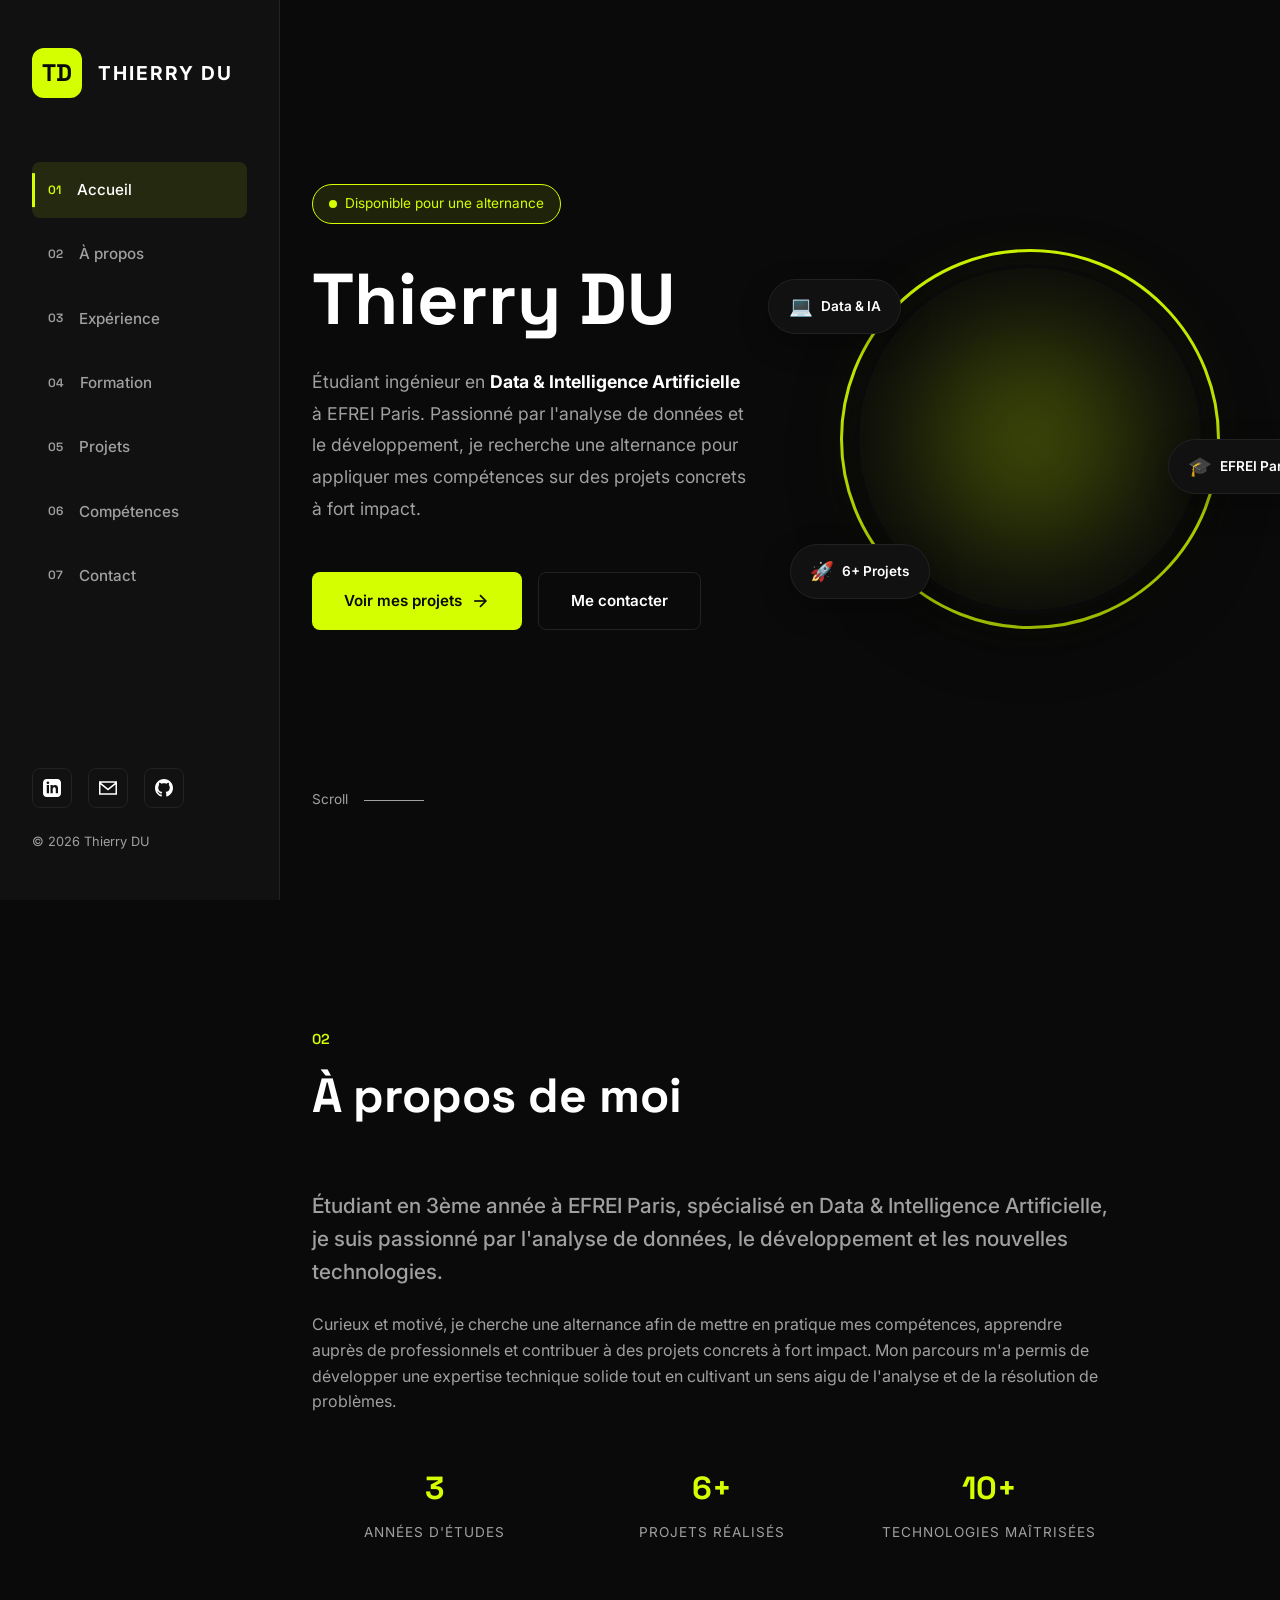
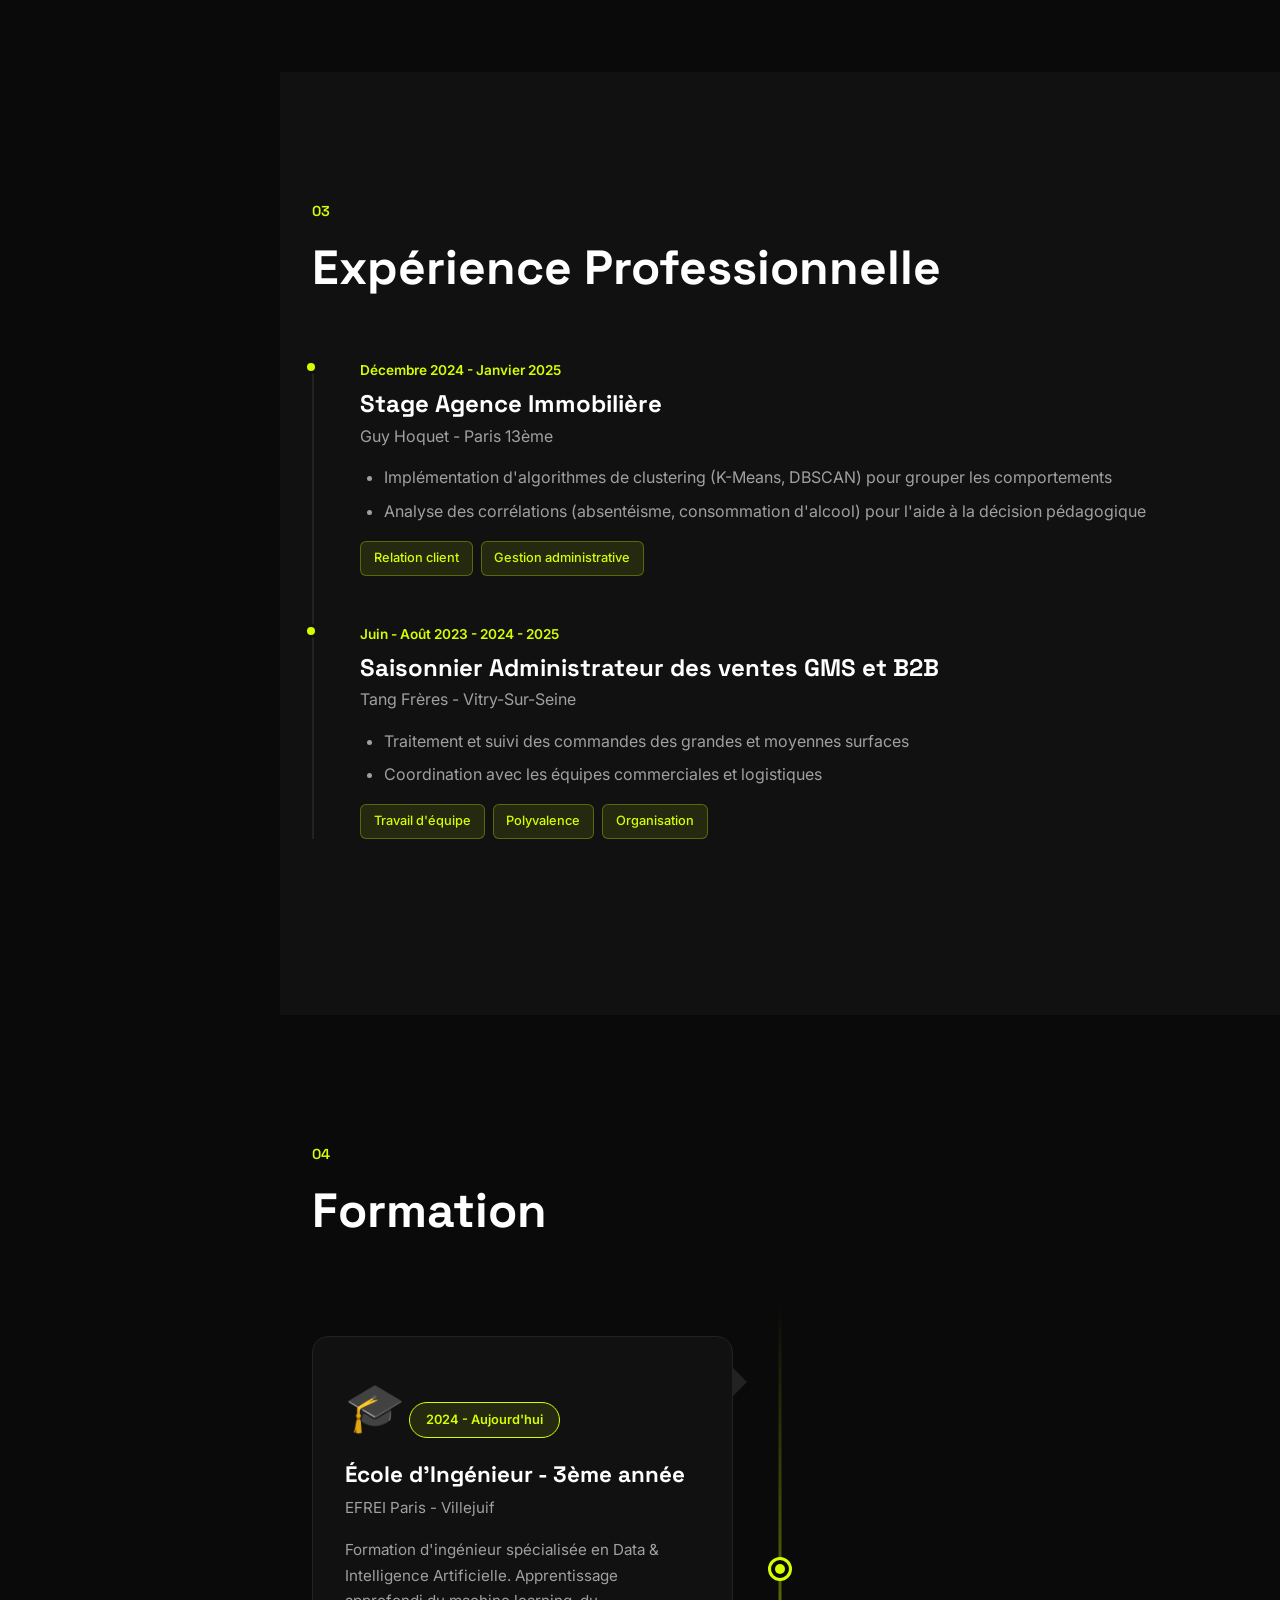
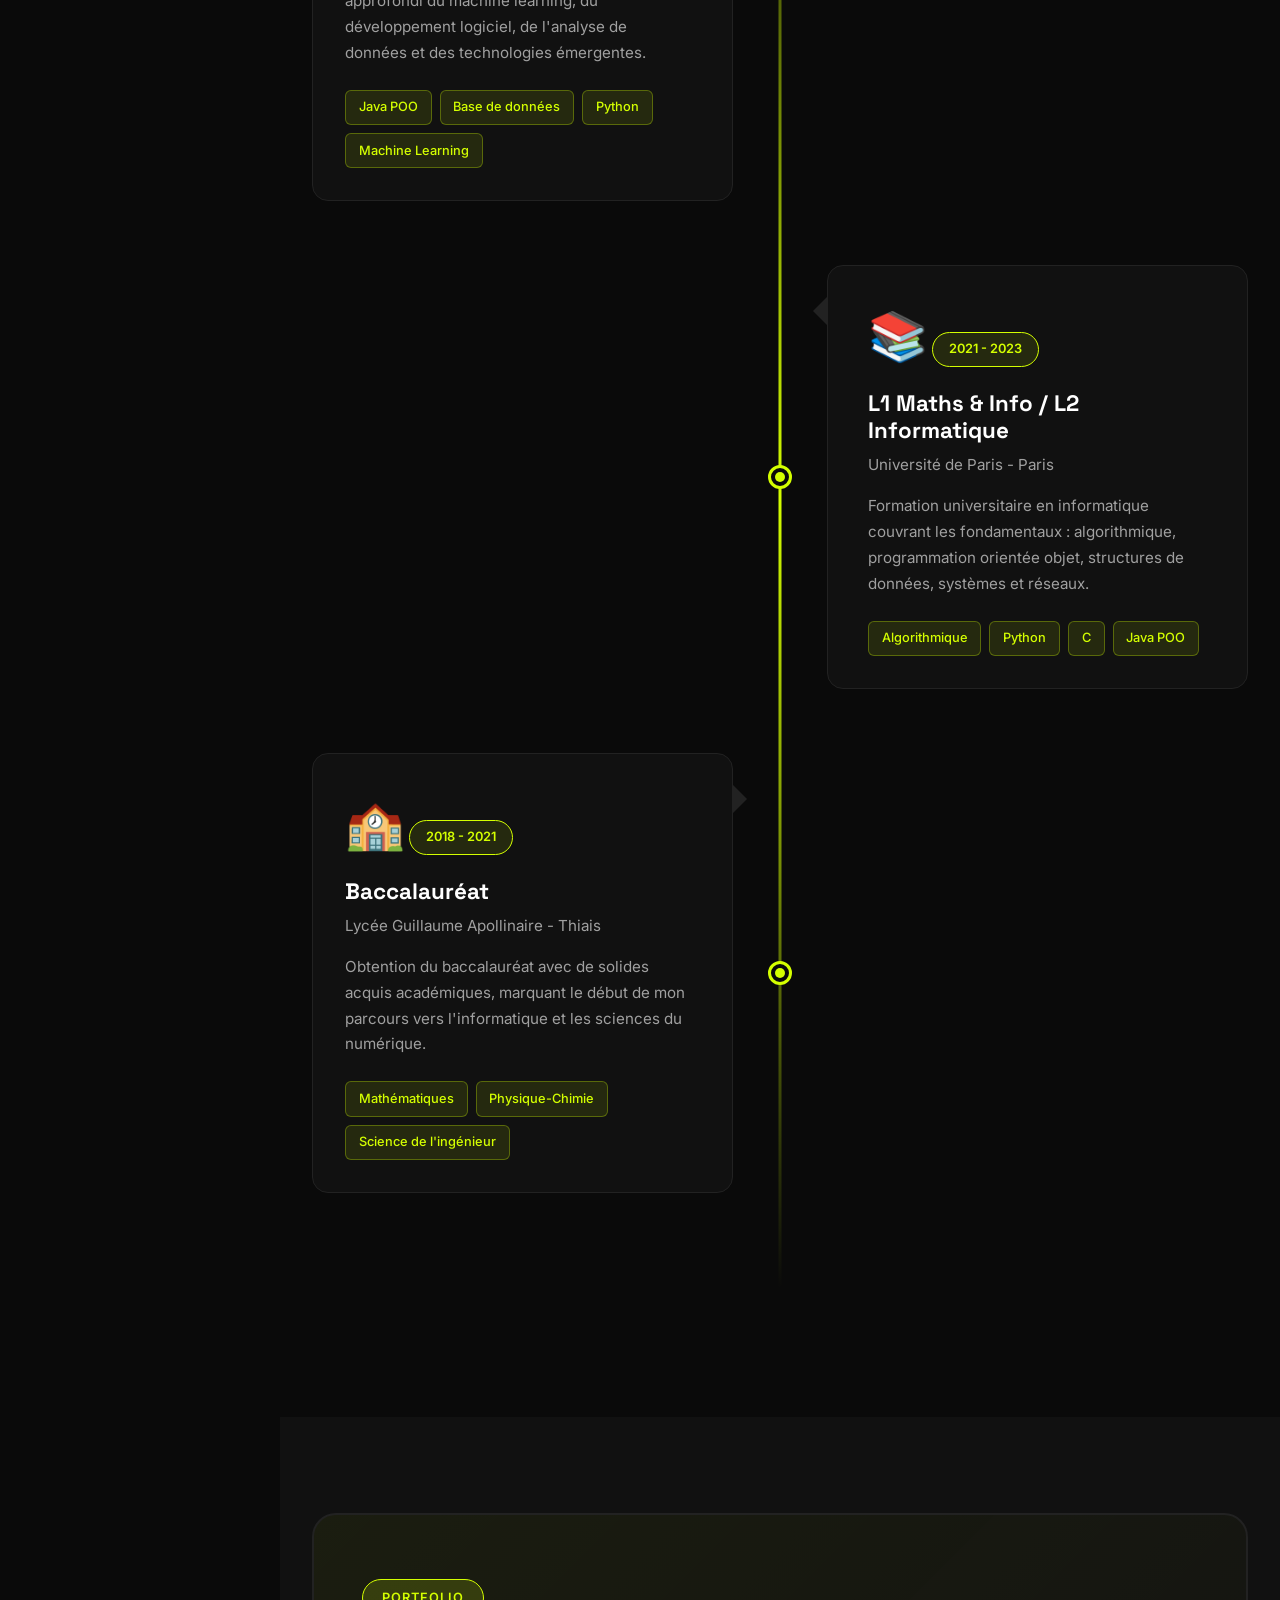
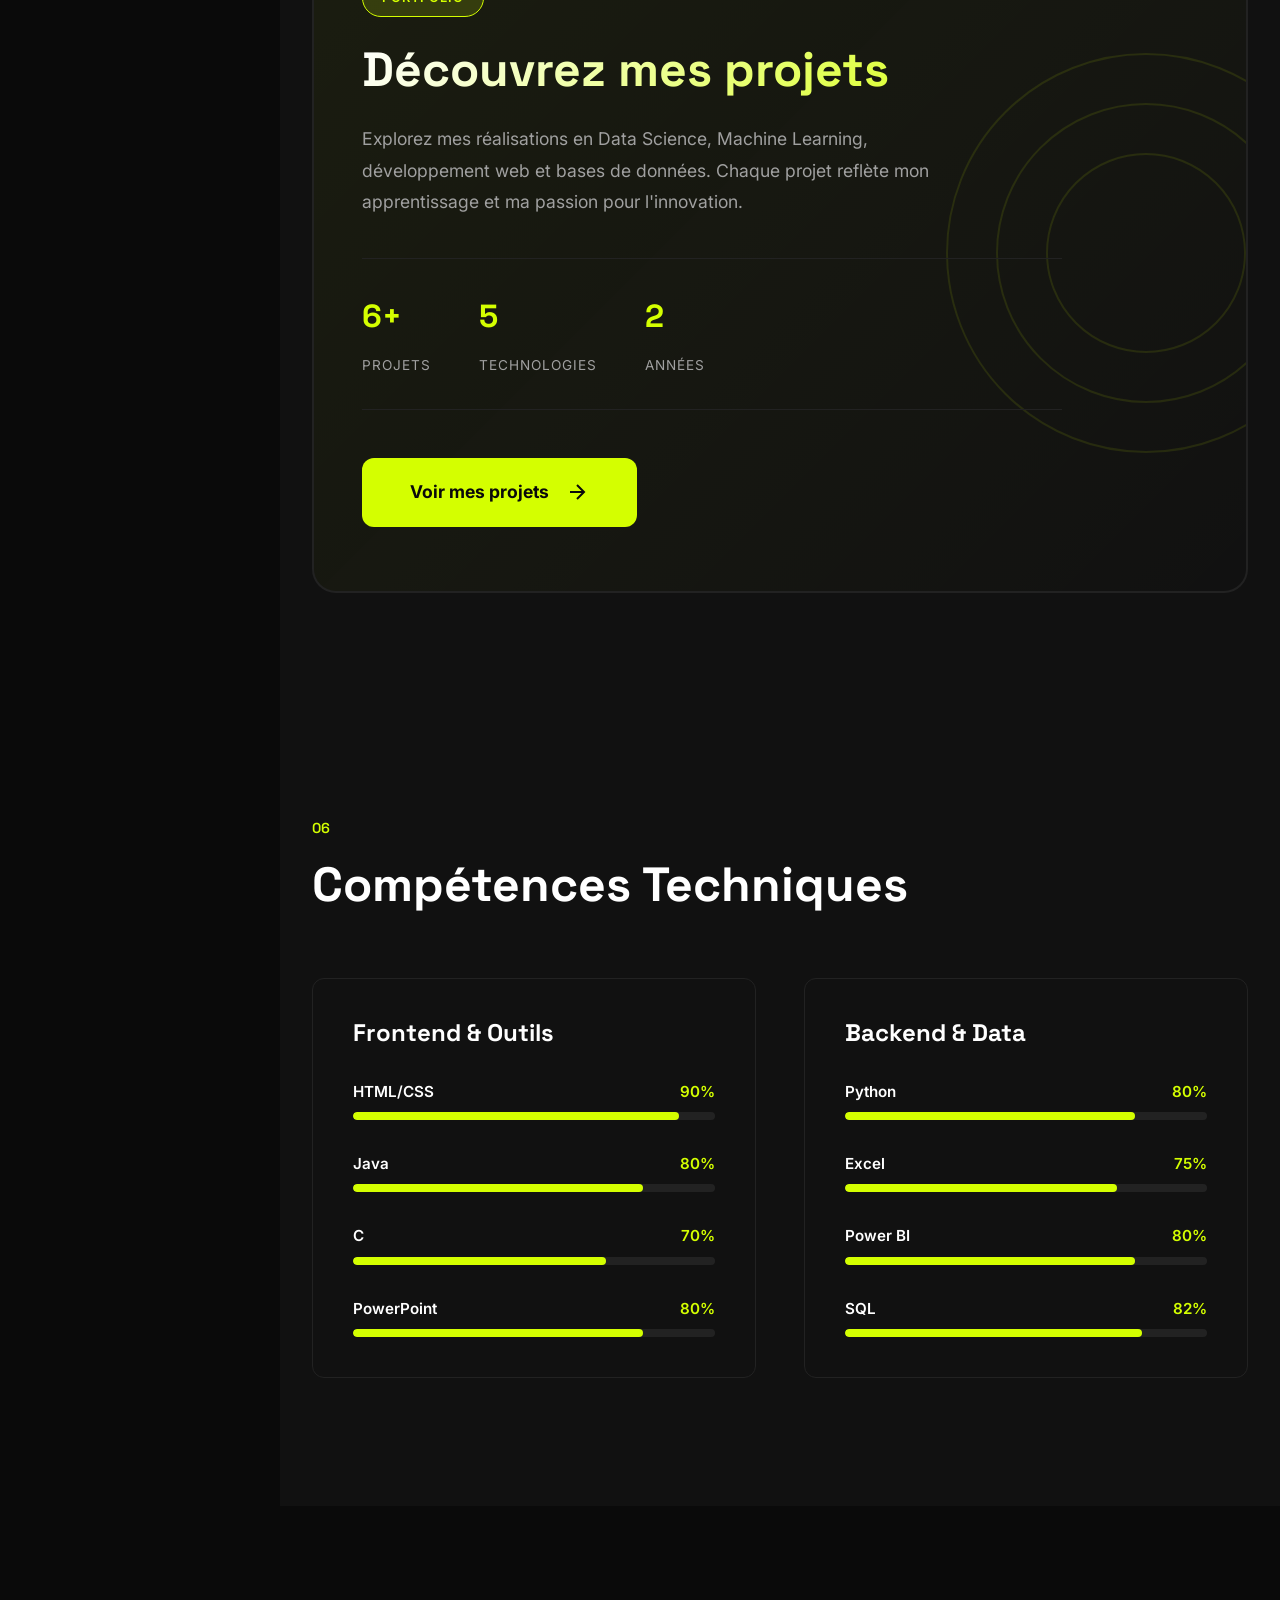
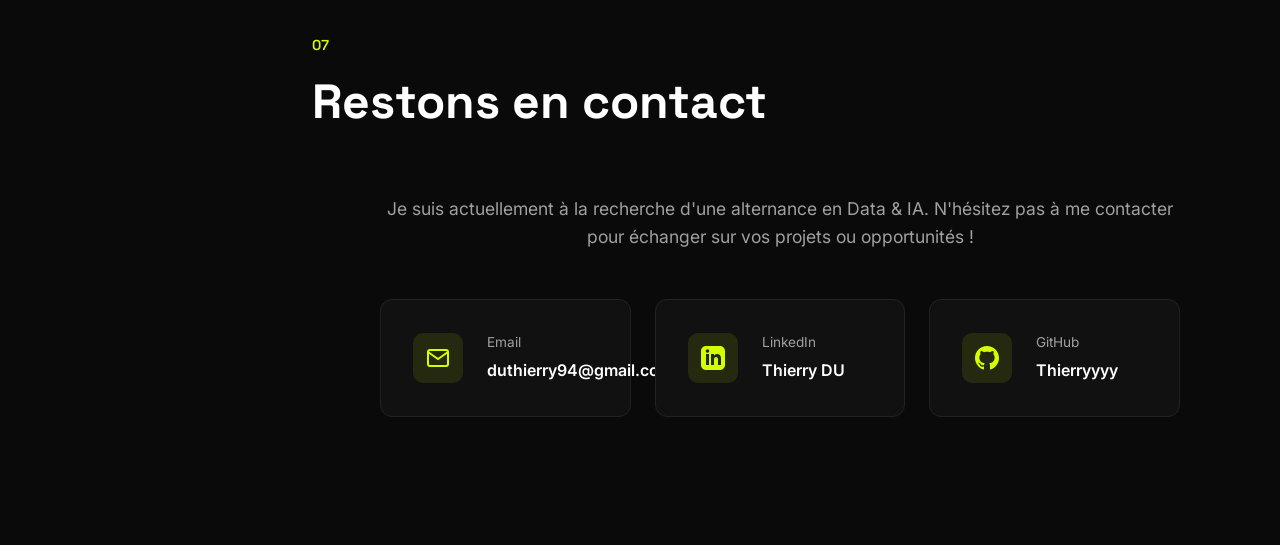
==== index.html @ cf944ee0 "Add files via upload" ====
<!DOCTYPE html>
<html lang="fr">
<head>
    <meta charset="UTF-8">
    <meta name="viewport" content="width=device-width, initial-scale=1.0">
    <title>Thierry DU - Data & IA Engineer</title>
    <link rel="stylesheet" href="style.css">
    <link rel="preconnect" href="https://fonts.googleapis.com">
    <link rel="preconnect" href="https://fonts.gstatic.com" crossorigin>
    <link href="https://fonts.googleapis.com/css2?family=Space+Grotesk:wght@400;500;600;700&family=Inter:wght@300;400;500;600;700&display=swap" rel="stylesheet">
</head>
<body>
    
    <!-- Sidebar Navigation -->
    <aside class="sidebar">
        <div class="logo">
            <span class="logo-initial">TD</span>
            <span class="logo-name">THIERRY DU</span>
        </div>
        
        <nav class="nav">
            <a href="#home" class="nav-item active">
                <span class="nav-number">01</span>
                <span class="nav-label">Accueil</span>
            </a>
            <a href="#about" class="nav-item">
                <span class="nav-number">02</span>
                <span class="nav-label">À propos</span>
            </a>
            <a href="#experience" class="nav-item">
                <span class="nav-number">03</span>
                <span class="nav-label">Expérience</span>
            </a>
            <a href="#education" class="nav-item">
                <span class="nav-number">04</span>
                <span class="nav-label">Formation</span>
            </a>
            <a href="#projects-cta" class="nav-item">
                <span class="nav-number">05</span>
                <span class="nav-label">Projets</span>
            </a>
            <a href="#skills" class="nav-item">
                <span class="nav-number">06</span>
                <span class="nav-label">Compétences</span>
            </a>
            <a href="#contact" class="nav-item">
                <span class="nav-number">07</span>
                <span class="nav-label">Contact</span>
            </a>
        </nav>
        
        <div class="sidebar-footer">
            <div class="social-icons">
                <a href="https://www.linkedin.com/in/thierry-du-90647b320" target="_blank" class="social-link" aria-label="LinkedIn">
                    <svg viewBox="0 0 24 24" fill="currentColor">
                        <path d="M19 0h-14c-2.761 0-5 2.239-5 5v14c0 2.761 2.239 5 5 5h14c2.762 0 5-2.239 5-5v-14c0-2.761-2.238-5-5-5zm-11 19h-3v-11h3v11zm-1.5-12.268c-.966 0-1.75-.79-1.75-1.764s.784-1.764 1.75-1.764 1.75.79 1.75 1.764-.783 1.764-1.75 1.764zm13.5 12.268h-3v-5.604c0-3.368-4-3.113-4 0v5.604h-3v-11h3v1.765c1.396-2.586 7-2.777 7 2.476v6.759z"/>
                    </svg>
                </a>
                <a href="mailto:duthierry94@gmail.com" class="social-link" aria-label="Email">
                    <svg viewBox="0 0 24 24" fill="currentColor">
                        <path d="M0 3v18h24v-18h-24zm21.518 2l-9.518 7.713-9.518-7.713h19.036zm-19.518 14v-11.817l10 8.104 10-8.104v11.817h-20z"/>
                    </svg>
                </a>
                <a href="#" class="social-link" aria-label="GitHub">
                    <svg viewBox="0 0 24 24" fill="currentColor">
                        <path d="M12 0c-6.626 0-12 5.373-12 12 0 5.302 3.438 9.8 8.207 11.387.599.111.793-.261.793-.577v-2.234c-3.338.726-4.033-1.416-4.033-1.416-.546-1.387-1.333-1.756-1.333-1.756-1.089-.745.083-.729.083-.729 1.205.084 1.839 1.237 1.839 1.237 1.07 1.834 2.807 1.304 3.492.997.107-.775.418-1.305.762-1.604-2.665-.305-5.467-1.334-5.467-5.931 0-1.311.469-2.381 1.236-3.221-.124-.303-.535-1.524.117-3.176 0 0 1.008-.322 3.301 1.23.957-.266 1.983-.399 3.003-.404 1.02.005 2.047.138 3.006.404 2.291-1.552 3.297-1.23 3.297-1.23.653 1.653.242 2.874.118 3.176.77.84 1.235 1.911 1.235 3.221 0 4.609-2.807 5.624-5.479 5.921.43.372.823 1.102.823 2.222v3.293c0 .319.192.694.801.576 4.765-1.589 8.199-6.086 8.199-11.386 0-6.627-5.373-12-12-12z"/>
                    </svg>
                </a>
            </div>
            <p class="copyright">© 2026 Thierry DU</p>
        </div>
    </aside>

    <!-- Burger Menu Mobile -->
    <button class="burger-menu" aria-label="Menu">
        <span></span>
        <span></span>
        <span></span>
    </button>

    <!-- Main Content -->
    <main class="main-content">
        
        <!-- Hero Section -->
<section id="home" class="hero">
    <div class="container">
        <div class="hero-wrapper">
            <!-- Contenu texte (gauche) -->
            <div class="hero-text">
                <div class="hero-badge">
                    <span class="status-dot"></span>
                    Disponible pour une alternance
                </div>
                <h1 class="hero-title">
                    Thierry DU
                </h1>
                <p class="hero-subtitle">
                    Étudiant ingénieur en <strong>Data & Intelligence Artificielle</strong> à EFREI Paris.
                    Passionné par l'analyse de données et le développement, je recherche une alternance 
                    pour appliquer mes compétences sur des projets concrets à fort impact.
                </p>
                <div class="hero-cta">
                    <a href="projet.html" class="btn btn-primary">
                        Voir mes projets
                        <svg width="20" height="20" viewBox="0 0 24 24" fill="none" stroke="currentColor" stroke-width="2">
                            <line x1="5" y1="12" x2="19" y2="12"></line>
                            <polyline points="12 5 19 12 12 19"></polyline>
                        </svg>
                    </a>
                    <a href="#contact" class="btn btn-secondary">Me contacter</a>
                </div>
            </div>
            
            <!-- Photo de profil (droite) -->
            <div class="hero-profile">
                <div class="profile-image-wrapper">
                    <div class="profile-glow"></div>
                    <img src="../Portfolio/Photo Thierry DU/THIERRY_DU.jpg" alt="Thierry DU" class="profile-img">
                    <div class="profile-border"></div>
                </div>
                <!-- Badges flottants -->
                <div class="floating-badge badge-1">
                    <span class="badge-icon">💻</span>
                    <span class="badge-text">Data & IA</span>
                </div>
                <div class="floating-badge badge-2">
                    <span class="badge-icon">🎓</span>
                    <span class="badge-text">EFREI Paris</span>
                </div>
                <div class="floating-badge badge-3">
                    <span class="badge-icon">🚀</span>
                    <span class="badge-text">6+ Projets</span>
                </div>
            </div>
        </div>
        
        <div class="scroll-hint">
            <span>Scroll</span>
            <div class="scroll-line"></div>
        </div>
    </div>
</section>

        <!-- About Section -->
        <section id="about" class="section">
            <div class="container">
                <div class="section-header">
                    <span class="section-number">02</span>
                    <h2 class="section-title">À propos de moi</h2>
                </div>
                <div class="about-content">
                    <div class="about-text">
                        <p class="lead">
                            Étudiant en 3ème année à EFREI Paris, spécialisé en Data & Intelligence Artificielle, 
                            je suis passionné par l'analyse de données, le développement et les nouvelles technologies.
                        </p>
                        <p>
                            Curieux et motivé, je cherche une alternance afin de mettre en pratique mes compétences, 
                            apprendre auprès de professionnels et contribuer à des projets concrets à fort impact. 
                            Mon parcours m'a permis de développer une expertise technique solide tout en cultivant 
                            un sens aigu de l'analyse et de la résolution de problèmes.
                        </p>
                        <div class="stats-grid">
                            <div class="stat-card">
                                <div class="stat-number">3</div>
                                <div class="stat-label">Années d'études</div>
                            </div>
                            <div class="stat-card">
                                <div class="stat-number">6+</div>
                                <div class="stat-label">Projets réalisés</div>
                            </div>
                            <div class="stat-card">
                                <div class="stat-number">10+</div>
                                <div class="stat-label">Technologies maîtrisées</div>
                            </div>
                        </div>
                    </div>
                </div>
            </div>
        </section>

        <!-- Experience Section -->
        <section id="experience" class="section section-alt">
            <div class="container">
                <div class="section-header">
                    <span class="section-number">03</span>
                    <h2 class="section-title">Expérience Professionnelle</h2>
                </div>
                <div class="timeline">
                    <div class="timeline-item">
                        <div class="timeline-marker"></div>
                        <div class="timeline-content">
                            <div class="timeline-date">Décembre 2024 - Janvier 2025</div>
                            <h3 class="timeline-title">Stage Agence Immobilière</h3>
                            <div class="timeline-company">Guy Hoquet - Paris 13ème</div>
                            <ul class="timeline-desc">
                                <li>Implémentation d'algorithmes de clustering (K-Means, DBSCAN) pour grouper les comportements</li>
                                <li>Analyse des corrélations (absentéisme, consommation d'alcool) pour l'aide à la décision pédagogique</li>
                            </ul>
                            <div class="tags">
                                <span class="tag">Relation client</span>
                                <span class="tag">Gestion administrative</span>
                            </div>
                        </div>
                    </div>
                    
                    <div class="timeline-item">
                        <div class="timeline-marker"></div>
                        <div class="timeline-content">
                            <div class="timeline-date">Juin - Août 2023 - 2024 - 2025</div>
                            <h3 class="timeline-title">Saisonnier Administrateur des ventes GMS et B2B</h3>
                            <div class="timeline-company">Tang Frères - Vitry-Sur-Seine</div>
                            <ul class="timeline-desc">
                                <li>Traitement et suivi des commandes des grandes et moyennes surfaces</li>
                                <li>Coordination avec les équipes commerciales et logistiques</li>
                            </ul>
                            <div class="tags">
                                <span class="tag">Travail d'équipe</span>
                                <span class="tag">Polyvalence</span>
                                <span class="tag">Organisation</span>
                            </div>
                        </div>
                    </div>
                </div>
            </div>
        </section>

        <!-- Education Section -->
<section id="education" class="section">
    <div class="container">
        <div class="section-header">
            <span class="section-number">04</span>
            <h2 class="section-title">Formation</h2>
        </div>
        
        <div class="timeline-education">
            <!-- Timeline Line -->
            <div class="timeline-line"></div>
            
            <!-- Formation 1 - Gauche -->
            <div class="timeline-block left">
                <div class="timeline-dot">
                    <div class="dot-inner"></div>
                </div>
                <div class="timeline-card">
                    <div class="card-icon">🎓</div>
                    <div class="card-year">2024 - Aujourd'hui</div>
                    <h3 class="card-title">École d'Ingénieur - 3ème année</h3>
                    <div class="card-school">EFREI Paris - Villejuif</div>
                    <p class="card-desc">
                        Formation d'ingénieur spécialisée en Data & Intelligence Artificielle. 
                        Apprentissage approfondi du machine learning, du développement logiciel, 
                        de l'analyse de données et des technologies émergentes.
                    </p>
                    <div class="tags">
                        <span class="tag">Java POO</span>
                        <span class="tag">Base de données</span>
                        <span class="tag">Python</span>
                        <span class="tag">Machine Learning</span>
                    </div>
                </div>
            </div>
            
            <!-- Formation 2 - Droite -->
            <div class="timeline-block right">
                <div class="timeline-dot">
                    <div class="dot-inner"></div>
                </div>
                <div class="timeline-card">
                    <div class="card-icon">📚</div>
                    <div class="card-year">2021 - 2023</div>
                    <h3 class="card-title">L1 Maths & Info / L2 Informatique</h3>
                    <div class="card-school">Université de Paris - Paris</div>
                    <p class="card-desc">
                        Formation universitaire en informatique couvrant les fondamentaux : 
                        algorithmique, programmation orientée objet, structures de données, 
                        systèmes et réseaux.
                    </p>
                    <div class="tags">
                        <span class="tag">Algorithmique</span>
                        <span class="tag">Python</span>
                        <span class="tag">C</span>
                        <span class="tag">Java POO</span>
                    </div>
                </div>
            </div>
            
            <!-- Formation 3 - Gauche -->
            <div class="timeline-block left">
                <div class="timeline-dot">
                    <div class="dot-inner"></div>
                </div>
                <div class="timeline-card">
                    <div class="card-icon">🏫</div>
                    <div class="card-year">2018 - 2021</div>
                    <h3 class="card-title">Baccalauréat</h3>
                    <div class="card-school">Lycée Guillaume Apollinaire - Thiais</div>
                    <p class="card-desc">
                        Obtention du baccalauréat avec de solides acquis académiques, 
                        marquant le début de mon parcours vers l'informatique et les sciences du numérique.
                    </p>
                    <div class="tags">
                        <span class="tag">Mathématiques</span>
                        <span class="tag">Physique-Chimie</span>
                        <span class="tag">Science de l'ingénieur</span>
                    </div>
                </div>
            </div>
        </div>
    </div>
</section>

<!-- Projects CTA Section -->
<section id="projects-cta" class="section section-cta">
    <div class="container">
        <div class="cta-box">
            <div class="cta-content">
                <span class="cta-tag">Portfolio</span>
                <h2 class="cta-title">Découvrez mes projets</h2>
                <p class="cta-description">
                    Explorez mes réalisations en Data Science, Machine Learning, développement web 
                    et bases de données. Chaque projet reflète mon apprentissage et ma passion pour l'innovation.
                </p>
                <div class="cta-stats">
                    <div class="stat-item">
                        <span class="stat-number">6+</span>
                        <span class="stat-label">Projets</span>
                    </div>
                    <div class="stat-item">
                        <span class="stat-number">5</span>
                        <span class="stat-label">Technologies</span>
                    </div>
                    <div class="stat-item">
                        <span class="stat-number">2</span>
                        <span class="stat-label">Années</span>
                    </div>
                </div>
                <a href="projet.html" class="btn-mega">
                    <span>Voir mes projets</span>
                    <svg width="24" height="24" viewBox="0 0 24 24" fill="none" stroke="currentColor" stroke-width="2">
                        <line x1="5" y1="12" x2="19" y2="12"></line>
                        <polyline points="12 5 19 12 12 19"></polyline>
                    </svg>
                </a>
            </div>
            <div class="cta-decoration">
                <div class="deco-circle circle-1"></div>
                <div class="deco-circle circle-2"></div>
                <div class="deco-circle circle-3"></div>
            </div>
        </div>
    </div>
</section>


        <!-- Skills Section -->
        <section id="skills" class="section section-alt">
            <div class="container">
                <div class="section-header">
                    <span class="section-number">06</span>
                    <h2 class="section-title">Compétences Techniques</h2>
                </div>
                <div class="skills-grid">
                    <div class="skill-category">
                        <h3 class="skill-category-title">Frontend & Outils</h3>
                        <div class="skill-list">
                            <div class="skill-item">
                                <div class="skill-info">
                                    <span class="skill-name">HTML/CSS</span>
                                    <span class="skill-level">90%</span>
                                </div>
                                <div class="skill-bar">
                                    <div class="skill-progress" data-width="90"></div>
                                </div>
                            </div>
                            <div class="skill-item">
                                <div class="skill-info">
                                    <span class="skill-name">Java</span>
                                    <span class="skill-level">80%</span>
                                </div>
                                <div class="skill-bar">
                                    <div class="skill-progress" data-width="80"></div>
                                </div>
                            </div>
                            <div class="skill-item">
                                <div class="skill-info">
                                    <span class="skill-name">C</span>
                                    <span class="skill-level">70%</span>
                                </div>
                                <div class="skill-bar">
                                    <div class="skill-progress" data-width="70"></div>
                                </div>
                            </div>
                            <div class="skill-item">
                                <div class="skill-info">
                                    <span class="skill-name">PowerPoint</span>
                                    <span class="skill-level">80%</span>
                                </div>
                                <div class="skill-bar">
                                    <div class="skill-progress" data-width="80"></div>
                                </div>
                            </div>
                        </div>
                    </div>
                    
                    <div class="skill-category">
                        <h3 class="skill-category-title">Backend & Data</h3>
                        <div class="skill-list">
                            <div class="skill-item">
                                <div class="skill-info">
                                    <span class="skill-name">Python</span>
                                    <span class="skill-level">80%</span>
                                </div>
                                <div class="skill-bar">
                                    <div class="skill-progress" data-width="80"></div>
                                </div>
                            </div>
                            <div class="skill-item">
                                <div class="skill-info">
                                    <span class="skill-name">Excel</span>
                                    <span class="skill-level">75%</span>
                                </div>
                                <div class="skill-bar">
                                    <div class="skill-progress" data-width="75"></div>
                                </div>
                            </div>
                            <div class="skill-item">
                                <div class="skill-info">
                                    <span class="skill-name">Power BI</span>
                                    <span class="skill-level">80%</span>
                                </div>
                                <div class="skill-bar">
                                    <div class="skill-progress" data-width="80"></div>
                                </div>
                            </div>
                            <div class="skill-item">
                                <div class="skill-info">
                                    <span class="skill-name">SQL</span>
                                    <span class="skill-level">82%</span>
                                </div>
                                <div class="skill-bar">
                                    <div class="skill-progress" data-width="82"></div>
                                </div>
                            </div>
                        </div>
                    </div>
                </div>
            </div>
        </section>

        <!-- Contact Section -->
        <section id="contact" class="section">
            <div class="container">
                <div class="section-header">
                    <span class="section-number">07</span>
                    <h2 class="section-title">Restons en contact</h2>
                </div>
                <div class="contact-content">
                    <p class="contact-intro">
                        Je suis actuellement à la recherche d'une alternance en Data & IA. 
                        N'hésitez pas à me contacter pour échanger sur vos projets ou opportunités !
                    </p>
                    <div class="contact-cards">
                        <a href="mailto:duthierry94@gmail.com" class="contact-card">
                            <div class="contact-icon">
                                <svg viewBox="0 0 24 24" fill="none" stroke="currentColor" stroke-width="2">
                                    <path d="M4 4h16c1.1 0 2 .9 2 2v12c0 1.1-.9 2-2 2H4c-1.1 0-2-.9-2-2V6c0-1.1.9-2 2-2z"></path>
                                    <polyline points="22,6 12,13 2,6"></polyline>
                                </svg>
                            </div>
                            <div class="contact-info">
                                <div class="contact-label">Email</div>
                                <div class="contact-value">duthierry94@gmail.com</div>
                            </div>
                        </a>
                        <a href="https://www.linkedin.com/in/thierry-du-90647b320" target="_blank" class="contact-card">
                            <div class="contact-icon">
                                <svg viewBox="0 0 24 24" fill="currentColor">
                                    <path d="M19 0h-14c-2.761 0-5 2.239-5 5v14c0 2.761 2.239 5 5 5h14c2.762 0 5-2.239 5-5v-14c0-2.761-2.238-5-5-5zm-11 19h-3v-11h3v11zm-1.5-12.268c-.966 0-1.75-.79-1.75-1.764s.784-1.764 1.75-1.764 1.75.79 1.75 1.764-.783 1.764-1.75 1.764zm13.5 12.268h-3v-5.604c0-3.368-4-3.113-4 0v5.604h-3v-11h3v1.765c1.396-2.586 7-2.777 7 2.476v6.759z"/>
                                </svg>
                            </div>
                            <div class="contact-info">
                                <div class="contact-label">LinkedIn</div>
                                <div class="contact-value">Thierry DU</div>
                            </div>
                        </a>
                        <a href="#" class="contact-card">
                            <div class="contact-icon">
                                <svg viewBox="0 0 24 24" fill="currentColor">
                                    <path d="M12 0c-6.626 0-12 5.373-12 12 0 5.302 3.438 9.8 8.207 11.387.599.111.793-.261.793-.577v-2.234c-3.338.726-4.033-1.416-4.033-1.416-.546-1.387-1.333-1.756-1.333-1.756-1.089-.745.083-.729.083-.729 1.205.084 1.839 1.237 1.839 1.237 1.07 1.834 2.807 1.304 3.492.997.107-.775.418-1.305.762-1.604-2.665-.305-5.467-1.334-5.467-5.931 0-1.311.469-2.381 1.236-3.221-.124-.303-.535-1.524.117-3.176 0 0 1.008-.322 3.301 1.23.957-.266 1.983-.399 3.003-.404 1.02.005 2.047.138 3.006.404 2.291-1.552 3.297-1.23 3.297-1.23.653 1.653.242 2.874.118 3.176.77.84 1.235 1.911 1.235 3.221 0 4.609-2.807 5.624-5.479 5.921.43.372.823 1.102.823 2.222v3.293c0 .319.192.694.801.576 4.765-1.589 8.199-6.086 8.199-11.386 0-6.627-5.373-12-12-12z"/>
                                </svg>
                            </div>
                            <div class="contact-info">
                                <div class="contact-label">GitHub</div>
                                <div class="contact-value">Thierryyyy</div>
                            </div>
                        </a>
                    </div>
                </div>
            </div>
        </section>

    </main>

    <script src="script.js"></script>
</body>
</html>
---- style.css ----
/* ========== VARIABLES ========== */
:root {
    --primary: #d4ff00;
    --primary-dark: #a8cc00;
    --bg-dark: #0a0a0a;
    --bg-card: #111111;
    --text-primary: #ffffff;
    --text-secondary: #a0a0a0;
    --border: #222222;
    --transition: all 0.3s cubic-bezier(0.4, 0, 0.2, 1);
}

/* ========== RESET ========== */
* {
    margin: 0;
    padding: 0;
    box-sizing: border-box;
}

html {
    scroll-behavior: smooth;
    font-size: 16px;
}

body {
    font-family: 'Inter', sans-serif;
    background: var(--bg-dark);
    color: var(--text-primary);
    line-height: 1.6;
    overflow-x: hidden;
}

h1, h2, h3, h4, h5, h6 {
    font-family: 'Space Grotesk', sans-serif;
    font-weight: 700;
    line-height: 1.2;
}

img {
    max-width: 100%;
    display: block;
}

a {
    text-decoration: none;
    color: inherit;
}

/* ========== SIDEBAR ========== */
.sidebar {
    position: fixed;
    left: 0;
    top: 0;
    width: 280px;
    height: 100vh;
    background: var(--bg-card);
    border-right: 1px solid var(--border);
    display: flex;
    flex-direction: column;
    padding: 3rem 2rem;
    z-index: 1000;
}

.logo {
    display: flex;
    align-items: center;
    gap: 1rem;
    margin-bottom: 4rem;
}

.logo-initial {
    width: 50px;
    height: 50px;
    background: var(--primary);
    color: var(--bg-dark);
    border-radius: 12px;
    display: flex;
    align-items: center;
    justify-content: center;
    font-size: 1.5rem;
    font-weight: 700;
    font-family: 'Space Grotesk', sans-serif;
}

.logo-name {
    font-size: 1.2rem;
    font-weight: 700;
    letter-spacing: 2px;
}

.nav {
    flex: 1;
    display: flex;
    flex-direction: column;
    gap: 0.5rem;
}

.nav-item {
    display: flex;
    align-items: center;
    gap: 1rem;
    padding: 1rem;
    border-radius: 8px;
    transition: var(--transition);
    position: relative;
}

.nav-item::before {
    content: '';
    position: absolute;
    left: 0;
    top: 50%;
    transform: translateY(-50%);
    width: 3px;
    height: 0;
    background: var(--primary);
    transition: var(--transition);
}

.nav-item:hover::before,
.nav-item.active::before {
    height: 60%;
}

.nav-item:hover {
    background: rgba(212, 255, 0, 0.05);
}

.nav-item.active {
    background: rgba(212, 255, 0, 0.1);
}

.nav-number {
    font-size: 0.75rem;
    color: var(--text-secondary);
    font-family: 'Space Grotesk', sans-serif;
    font-weight: 600;
}

.nav-item.active .nav-number,
.nav-item:hover .nav-number {
    color: var(--primary);
}

.nav-label {
    font-size: 0.95rem;
    color: var(--text-secondary);
    font-weight: 500;
}

.nav-item.active .nav-label,
.nav-item:hover .nav-label {
    color: var(--text-primary);
}

.sidebar-footer {
    margin-top: auto;
}

.social-icons {
    display: flex;
    gap: 1rem;
    margin-bottom: 1.5rem;
}

.social-link {
    width: 40px;
    height: 40px;
    display: flex;
    align-items: center;
    justify-content: center;
    border: 1px solid var(--border);
    border-radius: 8px;
    transition: var(--transition);
}

.social-link svg {
    width: 18px;
    height: 18px;
}

.social-link:hover {
    background: var(--primary);
    border-color: var(--primary);
    color: var(--bg-dark);
}

.copyright {
    font-size: 0.8rem;
    color: var(--text-secondary);
}

/* ========== BURGER MENU ========== */
.burger-menu {
    display: none;
    position: fixed;
    top: 2rem;
    right: 2rem;
    z-index: 2000;
    background: var(--bg-card);
    border: 1px solid var(--border);
    width: 50px;
    height: 50px;
    border-radius: 8px;
    flex-direction: column;
    align-items: center;
    justify-content: center;
    gap: 5px;
    cursor: pointer;
    transition: var(--transition);
}

.burger-menu span {
    width: 24px;
    height: 2px;
    background: var(--text-primary);
    transition: var(--transition);
}

.burger-menu.active span:nth-child(1) {
    transform: rotate(45deg) translate(6px, 6px);
}

.burger-menu.active span:nth-child(2) {
    opacity: 0;
}

.burger-menu.active span:nth-child(3) {
    transform: rotate(-45deg) translate(6px, -6px);
}

/* ========== MAIN CONTENT ========== */
.main-content {
    margin-left: 280px;
    min-height: 100vh;
}

.container {
    max-width: 1000px;
    margin: 0 auto;
    padding: 0 2rem;
}

.container-large {
    max-width: 1400px;
    margin: 0 auto;
    padding: 0 2rem;
}

/* ========== SECTIONS ========== */
.section {
    padding: 8rem 0;
}

.section-alt {
    background: var(--bg-card);
}

.section-header {
    margin-bottom: 4rem;
}

.section-number {
    display: block;
    font-size: 0.9rem;
    color: var(--primary);
    font-family: 'Space Grotesk', sans-serif;
    font-weight: 600;
    margin-bottom: 1rem;
}

.section-title {
    font-size: 3rem;
    margin-bottom: 1rem;
}

/* ========== HERO SECTION ========== */
.hero {
    min-height: 100vh;
    display: flex;
    align-items: center;
    padding: 4rem 0;
}

.hero-badge {
    display: inline-flex;
    align-items: center;
    gap: 0.5rem;
    padding: 0.5rem 1rem;
    background: rgba(212, 255, 0, 0.1);
    border: 1px solid var(--primary);
    border-radius: 50px;
    font-size: 0.85rem;
    color: var(--primary);
    margin-bottom: 2rem;
}

.status-dot {
    width: 8px;
    height: 8px;
    background: var(--primary);
    border-radius: 50%;
    animation: pulse 2s infinite;
}

@keyframes pulse {
    0%, 100% {
        opacity: 1;
    }
    50% {
        opacity: 0.5;
    }
}

.hero-title {
    font-size: clamp(2.5rem, 6vw, 4.5rem);
    margin-bottom: 1.5rem;
}

.highlight {
    position: relative;
    display: inline-block;
}

.highlight::after {
    content: '';
    position: absolute;
    bottom: 0;
    left: 0;
    width: 100%;
    height: 0.3em;
    background: var(--primary);
    z-index: -1;
}

.hero-subtitle {
    font-size: 1.1rem;
    color: var(--text-secondary);
    max-width: 700px;
    margin-bottom: 3rem;
    line-height: 1.8;
}

.hero-subtitle strong {
    color: var(--text-primary);
}

.hero-cta {
    display: flex;
    gap: 1rem;
    margin-bottom: 4rem;
}

.btn {
    display: inline-flex;
    align-items: center;
    gap: 0.5rem;
    padding: 1rem 2rem;
    border-radius: 8px;
    font-weight: 600;
    font-size: 0.95rem;
    transition: var(--transition);
    cursor: pointer;
    border: none;
    font-family: 'Inter', sans-serif;
}

.btn-primary {
    background: var(--primary);
    color: var(--bg-dark);
}

.btn-primary:hover {
    background: var(--primary-dark);
    transform: translateY(-2px);
}

.btn-secondary {
    background: transparent;
    color: var(--text-primary);
    border: 1px solid var(--border);
}

.btn-secondary:hover {
    border-color: var(--primary);
    background: rgba(212, 255, 0, 0.05);
}

.btn-sm {
    padding: 0.75rem 1.5rem;
    font-size: 0.9rem;
}

.scroll-hint {
    display: flex;
    align-items: center;
    gap: 1rem;
    color: var(--text-secondary);
    font-size: 0.85rem;
}

.scroll-line {
    width: 60px;
    height: 1px;
    background: var(--text-secondary);
}

/* ========== ABOUT SECTION ========== */
.about-content {
    max-width: 800px;
}

.lead {
    font-size: 1.3rem;
    font-weight: 500;
    color: var(--text-primary);
    margin-bottom: 1.5rem;
}

.about-text p {
    color: var(--text-secondary);
    margin-bottom: 1.5rem;
}

.stats-grid {
    display: grid;
    grid-template-columns: repeat(3, 1fr);
    gap: 2rem;
    margin-top: 3rem;
}

.stat-card {
    text-align: center;
}

.stat-number {
    font-size: 3rem;
    font-weight: 700;
    color: var(--primary);
    font-family: 'Space Grotesk', sans-serif;
}

.stat-label {
    color: var(--text-secondary);
    font-size: 0.9rem;
    margin-top: 0.5rem;
}

/* ========== TIMELINE ========== */
.timeline {
    position: relative;
    padding-left: 3rem;
}

.timeline::before {
    content: '';
    position: absolute;
    left: 0;
    top: 0;
    bottom: 0;
    width: 2px;
    background: var(--border);
}

.timeline-item {
    position: relative;
    margin-bottom: 3rem;
}

.timeline-marker {
    position: absolute;
    left: -3.5rem;
    top: 0;
    width: 14px;
    height: 14px;
    background: var(--primary);
    border-radius: 50%;
    border: 3px solid var(--bg-card);
}

.timeline-date {
    font-size: 0.85rem;
    color: var(--primary);
    font-weight: 600;
    margin-bottom: 0.5rem;
}

.timeline-title {
    font-size: 1.5rem;
    margin-bottom: 0.3rem;
}

.timeline-company {
    color: var(--text-secondary);
    margin-bottom: 1rem;
}

.timeline-desc {
    color: var(--text-secondary);
    margin-bottom: 1rem;
    padding-left: 1.5rem;
}

.timeline-desc li {
    margin-bottom: 0.5rem;
}

/* ========== TAGS ========== */
.tags {
    display: flex;
    flex-wrap: wrap;
    gap: 0.5rem;
}

.tag {
    padding: 0.4rem 0.8rem;
    background: rgba(212, 255, 0, 0.1);
    border: 1px solid rgba(212, 255, 0, 0.3);
    border-radius: 6px;
    font-size: 0.8rem;
    color: var(--primary);
    font-weight: 500;
}

/* ========== EDUCATION TIMELINE ========== */
.timeline-education {
    position: relative;
    max-width: 1200px;
    margin: 4rem auto 0;
    padding: 2rem 0;
}

/* Ligne centrale */
.timeline-line {
    position: absolute;
    left: 50%;
    top: 0;
    bottom: 0;
    width: 3px;
    background: linear-gradient(180deg, transparent, var(--primary), transparent);
    transform: translateX(-50%);
}

/* Bloc timeline */
.timeline-block {
    position: relative;
    display: flex;
    align-items: center;
    margin-bottom: 4rem;
}

/* Timeline Dot */
.timeline-dot {
    position: absolute;
    left: 50%;
    transform: translateX(-50%);
    width: 24px;
    height: 24px;
    background: var(--bg-dark);
    border: 3px solid var(--primary);
    border-radius: 50%;
    z-index: 10;
    display: flex;
    align-items: center;
    justify-content: center;
    transition: var(--transition);
}

.dot-inner {
    width: 10px;
    height: 10px;
    background: var(--primary);
    border-radius: 50%;
    animation: pulse 2s ease-in-out infinite;
}

@keyframes pulse {
    0%, 100% {
        opacity: 1;
        transform: scale(1);
    }
    50% {
        opacity: 0.5;
        transform: scale(1.3);
    }
}

.timeline-block:hover .timeline-dot {
    transform: translateX(-50%) scale(1.3);
    box-shadow: 0 0 20px var(--primary);
}

/* Cards */
.timeline-card {
    width: 45%;
    background: var(--bg-card);
    border: 1px solid var(--border);
    border-radius: 16px;
    padding: 2rem;
    position: relative;
    transition: var(--transition);
}

/* Flèche vers le centre */
.timeline-card::before {
    content: '';
    position: absolute;
    top: 30px;
    width: 0;
    height: 0;
    border-style: solid;
}

/* Disposition Gauche */
.timeline-block.left {
    justify-content: flex-start;
}

.timeline-block.left .timeline-card {
    margin-right: auto;
    padding-right: 2.5rem;
}

.timeline-block.left .timeline-card::before {
    right: -15px;
    border-width: 15px 0 15px 15px;
    border-color: transparent transparent transparent var(--border);
}

/* Disposition Droite */
.timeline-block.right {
    justify-content: flex-end;
}

.timeline-block.right .timeline-card {
    margin-left: auto;
    padding-left: 2.5rem;
}

.timeline-block.right .timeline-card::before {
    left: -15px;
    border-width: 15px 15px 15px 0;
    border-color: transparent var(--border) transparent transparent;
}

/* Hover Effects */
.timeline-card:hover {
    border-color: var(--primary);
    transform: translateY(-5px);
    box-shadow: 0 10px 30px rgba(212, 255, 0, 0.2);
}

.timeline-block.left .timeline-card:hover {
    transform: translateY(-5px) translateX(-10px);
}

.timeline-block.right .timeline-card:hover {
    transform: translateY(-5px) translateX(10px);
}

/* Card Content */
.card-icon {
    font-size: 3rem;
    margin-bottom: 1rem;
    display: inline-block;
}

.card-year {
    display: inline-block;
    padding: 0.4rem 1rem;
    background: rgba(212, 255, 0, 0.1);
    border: 1px solid var(--primary);
    border-radius: 50px;
    font-size: 0.8rem;
    color: var(--primary);
    font-weight: 600;
    margin-bottom: 1rem;
}

.card-title {
    font-size: 1.4rem;
    margin-bottom: 0.5rem;
    color: var(--text-primary);
}

.card-school {
    color: var(--text-secondary);
    font-size: 0.95rem;
    margin-bottom: 1rem;
}

.card-desc {
    color: var(--text-secondary);
    line-height: 1.7;
    margin-bottom: 1.5rem;
    font-size: 0.95rem;
}

/* ========== RESPONSIVE TIMELINE ========== */
@media (max-width: 968px) {
    .timeline-line {
        left: 30px;
    }
    
    .timeline-dot {
        left: 30px;
    }
    
    .timeline-block.left,
    .timeline-block.right {
        justify-content: flex-end;
        padding-left: 80px;
    }
    
    .timeline-block.left .timeline-card,
    .timeline-block.right .timeline-card {
        width: 100%;
        margin: 0;
        padding: 2rem;
    }
    
    .timeline-block.left .timeline-card::before,
    .timeline-block.right .timeline-card::before {
        left: -15px;
        right: auto;
        border-width: 15px 15px 15px 0;
        border-color: transparent var(--border) transparent transparent;
    }
    
    .timeline-block.left .timeline-card:hover,
    .timeline-block.right .timeline-card:hover {
        transform: translateY(-5px) translateX(0);
    }
}

@media (max-width: 768px) {
    .timeline-education {
        padding: 1rem 0;
    }
    
    .timeline-block {
        margin-bottom: 2.5rem;
        padding-left: 60px;
    }
    
    .timeline-line {
        left: 20px;
    }
    
    .timeline-dot {
        left: 20px;
        width: 18px;
        height: 18px;
        border-width: 2px;
    }
    
    .dot-inner {
        width: 8px;
        height: 8px;
    }
    
    .card-title {
        font-size: 1.2rem;
    }
    
    .card-icon {
        font-size: 2.5rem;
    }
}

/* ========== SKILLS ========== */
.skills-grid {
    display: grid;
    grid-template-columns: repeat(2, 1fr);
    gap: 3rem;
}

.skill-category {
    background: var(--bg-card);
    border: 1px solid var(--border);
    border-radius: 12px;
    padding: 2.5rem;
}

.skill-category-title {
    font-size: 1.5rem;
    margin-bottom: 2rem;
}

.skill-list {
    display: flex;
    flex-direction: column;
    gap: 2rem;
}

.skill-item {
    display: flex;
    flex-direction: column;
    gap: 0.5rem;
}

.skill-info {
    display: flex;
    justify-content: space-between;
    font-size: 0.95rem;
}

.skill-name {
    font-weight: 600;
}

.skill-level {
    color: var(--primary);
    font-weight: 600;
}

.skill-bar {
    height: 8px;
    background: var(--border);
    border-radius: 10px;
    overflow: hidden;
}

.skill-progress {
    height: 100%;
    background: var(--primary);
    border-radius: 10px;
    width: 0;
    transition: width 1.5s cubic-bezier(0.4, 0, 0.2, 1);
}

/* ========== CONTACT ========== */
.contact-content {
    max-width: 800px;
    margin: 0 auto;
}

.contact-intro {
    font-size: 1.1rem;
    color: var(--text-secondary);
    text-align: center;
    margin-bottom: 3rem;
}

.contact-cards {
    display: grid;
    grid-template-columns: repeat(auto-fit, minmax(250px, 1fr));
    gap: 1.5rem;
}

.contact-card {
    display: flex;
    align-items: center;
    gap: 1.5rem;
    padding: 2rem;
    background: var(--bg-card);
    border: 1px solid var(--border);
    border-radius: 12px;
    transition: var(--transition);
}

.contact-card:hover {
    border-color: var(--primary);
    transform: translateY(-5px);
}

.contact-icon {
    width: 50px;
    height: 50px;
    display: flex;
    align-items: center;
    justify-content: center;
    background: rgba(212, 255, 0, 0.1);
    border-radius: 10px;
    flex-shrink: 0;
}

.contact-icon svg {
    width: 24px;
    height: 24px;
    color: var(--primary);
}

.contact-label {
    font-size: 0.85rem;
    color: var(--text-secondary);
    margin-bottom: 0.3rem;
}

.contact-value {
    font-weight: 600;
    color: var(--text-primary);
}

/* ========== PROJECTS PAGE ========== */
.projects-header {
    padding: 8rem 0 4rem;
}

.back-link {
    display: inline-flex;
    align-items: center;
    gap: 0.5rem;
    color: var(--text-secondary);
    margin-bottom: 2rem;
    transition: var(--transition);
}

.back-link:hover {
    color: var(--primary);
}

.page-title {
    font-size: 3.5rem;
    margin-bottom: 1rem;
}

.page-subtitle {
    font-size: 1.1rem;
    color: var(--text-secondary);
    max-width: 700px;
}

.projects-section {
    padding-bottom: 8rem;
}

.projects-grid {
    display: grid;
    gap: 3rem;
}

.project-card {
    background: var(--bg-card);
    border: 1px solid var(--border);
    border-radius: 16px;
    overflow: hidden;
    transition: var(--transition);
}

.project-card:hover {
    border-color: var(--primary);
}

.project-image-wrapper {
    position: relative;
    width: 100%;
    height: 400px;
    background: #1a1a1a;
    overflow: hidden;
}

/* ========== CAROUSEL ========== */
.carousel {
    position: relative;
    width: 100%;
    height: 100%;
}

.carousel-track {
    position: relative;
    width: 100%;
    height: 100%;
}

.carousel-img {
    position: absolute;
    top: 0;
    left: 0;
    width: 100%;
    height: 100%;
    object-fit: contain;
    opacity: 0;
    transition: opacity 0.5s ease;
}

.carousel-img.active {
    opacity: 1;
    z-index: 1;
}

.carousel-btn {
    position: absolute;
    top: 50%;
    transform: translateY(-50%);
    width: 40px;
    height: 40px;
    background: rgba(0, 0, 0, 0.7);
    border: 1px solid var(--border);
    border-radius: 50%;
    display: flex;
    align-items: center;
    justify-content: center;
    cursor: pointer;
    z-index: 10;
    opacity: 0;
    transition: var(--transition);
}

.carousel:hover .carousel-btn {
    opacity: 1;
}

.carousel-btn:hover {
    background: var(--primary);
    border-color: var(--primary);
    color: var(--bg-dark);
}

.carousel-btn svg {
    width: 20px;
    height: 20px;
}

.carousel-btn.prev {
    left: 1rem;
}

.carousel-btn.next {
    right: 1rem;
}

.carousel-dots {
    position: absolute;
    bottom: 1rem;
    left: 50%;
    transform: translateX(-50%);
    display: flex;
    gap: 0.5rem;
    z-index: 10;
}

.dot {
    width: 8px;
    height: 8px;
    background: rgba(255, 255, 255, 0.5);
    border-radius: 50%;
    cursor: pointer;
    transition: var(--transition);
}

.dot.active {
    background: var(--primary);
    width: 24px;
    border-radius: 4px;
}

.dot:hover {
    background: rgba(255, 255, 255, 0.8);
}

/* ========== PROJECT CONTENT ========== */
.project-content {
    padding: 2.5rem;
}

.project-meta {
    display: flex;
    gap: 1rem;
    margin-bottom: 1rem;
}

.project-year,
.project-type {
    font-size: 0.85rem;
    color: var(--primary);
    font-weight: 600;
}

.project-title {
    font-size: 1.8rem;
    margin-bottom: 1rem;
}

.project-desc {
    color: var(--text-secondary);
    line-height: 1.7;
    margin-bottom: 1.5rem;
}

.project-links {
    display: flex;
    gap: 1rem;
    margin-top: 2rem;
}

/* ========== RESPONSIVE ========== */
@media (max-width: 1200px) {
    .main-content {
        margin-left: 0;
    }
    
    .sidebar {
        transform: translateX(-100%);
        transition: var(--transition);
    }
    
    .sidebar.active {
        transform: translateX(0);
    }
    
    .burger-menu {
        display: flex;
    }
}

@media (max-width: 768px) {
    .section {
        padding: 4rem 0;
    }
    
    .section-title {
        font-size: 2rem;
    }
    
    .hero-title {
        font-size: 2.5rem;
    }
    
    .hero-cta {
        flex-direction: column;
    }
    
    .btn {
        justify-content: center;
    }
    
    .stats-grid {
        grid-template-columns: 1fr;
        gap: 1.5rem;
    }
    
    .skills-grid {
        grid-template-columns: 1fr;
    }
    
    .education-grid {
        grid-template-columns: 1fr;
    }
    
    .contact-cards {
        grid-template-columns: 1fr;
    }
    
    .project-image-wrapper {
        height: 300px;
    }
    
    .carousel-btn {
        opacity: 1;
    }
}

@media (max-width: 480px) {
    .sidebar {
        width: 100%;
    }
    
    .project-content {
        padding: 1.5rem;
    }
    
    .project-title {
        font-size: 1.5rem;
    }
    
    .page-title {
        font-size: 2.5rem;
    }
}

.hero-animation {
    position: absolute;
    right: 0;
    top: 0;
    width: 50%;
    height: 100%;
    pointer-events: none;
}

.particles-float {
    position: relative;
    width: 100%;
    height: 100%;
}

.particle {
    position: absolute;
    width: 8px;
    height: 8px;
    background: var(--primary);
    border-radius: 50%;
    animation: floatParticle 6s ease-in-out infinite;
}

.particle:nth-child(1) {
    top: 20%;
    left: 20%;
    animation-delay: 0s;
    animation-duration: 5s;
}

.particle:nth-child(2) {
    top: 40%;
    left: 60%;
    animation-delay: 1s;
    animation-duration: 6s;
}

.particle:nth-child(3) {
    top: 60%;
    left: 30%;
    animation-delay: 2s;
    animation-duration: 7s;
}

.particle:nth-child(4) {
    top: 80%;
    left: 70%;
    animation-delay: 1.5s;
    animation-duration: 5.5s;
}

.particle:nth-child(5) {
    top: 30%;
    left: 80%;
    animation-delay: 3s;
    animation-duration: 6.5s;
}

.particle:nth-child(6) {
    top: 70%;
    left: 50%;
    animation-delay: 2.5s;
    animation-duration: 7.5s;
}

@keyframes floatParticle {
    0%, 100% {
        transform: translateY(0) translateX(0) scale(1);
        opacity: 0.3;
    }
    50% {
        transform: translateY(-30px) translateX(20px) scale(1.5);
        opacity: 0.8;
    }
}

/* ========== PROJECTS CTA SECTION ========== */
.section-cta {
    background: var(--bg-card);
    padding: 6rem 0;
}

.cta-box {
    position: relative;
    background: linear-gradient(135deg, rgba(212, 255, 0, 0.05) 0%, rgba(10, 10, 10, 0) 100%);
    border: 2px solid var(--border);
    border-radius: 24px;
    padding: 4rem 3rem;
    overflow: hidden;
    transition: var(--transition);
}

.cta-box:hover {
    border-color: var(--primary);
    box-shadow: 0 20px 60px rgba(212, 255, 0, 0.15);
}

.cta-content {
    position: relative;
    z-index: 10;
    max-width: 700px;
}

.cta-tag {
    display: inline-block;
    padding: 0.5rem 1.2rem;
    background: rgba(212, 255, 0, 0.15);
    border: 1px solid var(--primary);
    border-radius: 50px;
    font-size: 0.8rem;
    color: var(--primary);
    font-weight: 600;
    text-transform: uppercase;
    letter-spacing: 1px;
    margin-bottom: 1.5rem;
}

.cta-title {
    font-size: 3rem;
    margin-bottom: 1.5rem;
    background: linear-gradient(135deg, var(--text-primary) 0%, var(--primary) 100%);
    -webkit-background-clip: text;
    -webkit-text-fill-color: transparent;
    background-clip: text;
}

.cta-description {
    font-size: 1.1rem;
    color: var(--text-secondary);
    line-height: 1.8;
    margin-bottom: 2.5rem;
    max-width: 600px;
}

/* Mini Stats */
.cta-stats {
    display: flex;
    gap: 3rem;
    margin-bottom: 3rem;
    padding: 2rem 0;
    border-top: 1px solid var(--border);
    border-bottom: 1px solid var(--border);
}

.stat-item {
    display: flex;
    flex-direction: column;
    gap: 0.3rem;
}

.stat-number {
    font-size: 2rem;
    font-weight: 700;
    color: var(--primary);
    font-family: 'Space Grotesk', sans-serif;
}

.stat-label {
    font-size: 0.85rem;
    color: var(--text-secondary);
    text-transform: uppercase;
    letter-spacing: 1px;
}

/* Mega Button */
.btn-mega {
    display: inline-flex;
    align-items: center;
    gap: 1rem;
    padding: 1.3rem 3rem;
    background: var(--primary);
    color: var(--bg-dark);
    font-weight: 700;
    font-size: 1.1rem;
    border-radius: 12px;
    transition: var(--transition);
    position: relative;
    overflow: hidden;
}

.btn-mega::before {
    content: '';
    position: absolute;
    top: 0;
    left: -100%;
    width: 100%;
    height: 100%;
    background: linear-gradient(90deg, transparent, rgba(255, 255, 255, 0.4), transparent);
    transition: left 0.6s ease;
}

.btn-mega:hover::before {
    left: 100%;
}

.btn-mega:hover {
    background: var(--primary-dark);
    transform: translateY(-3px) scale(1.05);
    box-shadow: 0 15px 40px rgba(212, 255, 0, 0.5);
}

.btn-mega svg {
    transition: transform 0.3s ease;
}

.btn-mega:hover svg {
    transform: translateX(5px);
}

/* Decoration Circles */
.cta-decoration {
    position: absolute;
    right: -100px;
    top: 50%;
    transform: translateY(-50%);
    width: 400px;
    height: 400px;
    pointer-events: none;
}

.deco-circle {
    position: absolute;
    border: 2px solid var(--primary);
    border-radius: 50%;
    opacity: 0.1;
}

.circle-1 {
    width: 200px;
    height: 200px;
    top: 50%;
    left: 50%;
    transform: translate(-50%, -50%);
    animation: float 8s ease-in-out infinite;
}

.circle-2 {
    width: 300px;
    height: 300px;
    top: 50%;
    left: 50%;
    transform: translate(-50%, -50%);
    animation: float 10s ease-in-out infinite reverse;
}

.circle-3 {
    width: 400px;
    height: 400px;
    top: 50%;
    left: 50%;
    transform: translate(-50%, -50%);
    animation: float 12s ease-in-out infinite;
}

@keyframes float {
    0%, 100% {
        transform: translate(-50%, -50%) scale(1);
        opacity: 0.1;
    }
    50% {
        transform: translate(-50%, -50%) scale(1.1);
        opacity: 0.2;
    }
}

/* ========== RESPONSIVE ========== */
@media (max-width: 1024px) {
    .cta-decoration {
        opacity: 0.5;
        width: 300px;
        height: 300px;
    }
}

@media (max-width: 768px) {
    .section-cta {
        padding: 4rem 0;
    }
    
    .cta-box {
        padding: 3rem 2rem;
    }
    
    .cta-title {
        font-size: 2rem;
    }
    
    .cta-description {
        font-size: 1rem;
    }
    
    .cta-stats {
        gap: 2rem;
    }
    
    .stat-number {
        font-size: 1.5rem;
    }
    
    .btn-mega {
        width: 100%;
        justify-content: center;
        padding: 1.2rem 2rem;
        font-size: 1rem;
    }
    
    .cta-decoration {
        display: none;
    }
}

@media (max-width: 480px) {
    .cta-stats {
        flex-direction: column;
        gap: 1.5rem;
        align-items: center;
        text-align: center;
    }
    
    .cta-title {
        font-size: 1.8rem;
    }
}

/* ========== HERO SECTION UPDATED ========== */
.hero-wrapper {
    display: grid;
    grid-template-columns: 1fr 1fr;
    gap: 4rem;
    align-items: center;
    min-height: calc(100vh - 200px);
}

.hero-text {
    max-width: 600px;
}

/* ========== PROFILE IMAGE SECTION ========== */
.hero-profile {
    position: relative;
    display: flex;
    align-items: center;
    justify-content: center;
}

.profile-image-wrapper {
    position: relative;
    width: 400px;
    height: 400px;
    display: flex;
    align-items: center;
    justify-content: center;
}

/* Image principale */
.profile-img {
    width: 350px;
    height: 350px;
    border-radius: 50%;
    object-fit: cover;
    position: relative;
    z-index: 2;
    border: 4px solid var(--bg-dark);
    box-shadow: 0 20px 60px rgba(0, 0, 0, 0.5);
    transition: var(--transition);
}

.profile-img:hover {
    transform: scale(1.05);
}

/* Bordure animée */
.profile-border {
    position: absolute;
    width: 380px;
    height: 380px;
    border-radius: 50%;
    border: 3px solid var(--primary);
    top: 50%;
    left: 50%;
    transform: translate(-50%, -50%);
    animation: rotateBorder 10s linear infinite;
    z-index: 1;
}

@keyframes rotateBorder {
    0% {
        transform: translate(-50%, -50%) rotate(0deg);
    }
    100% {
        transform: translate(-50%, -50%) rotate(360deg);
    }
}

/* Effet glow derrière */
.profile-glow {
    position: absolute;
    width: 350px;
    height: 350px;
    border-radius: 50%;
    background: radial-gradient(circle, var(--primary) 0%, transparent 70%);
    opacity: 0.3;
    filter: blur(40px);
    animation: pulseGlow 3s ease-in-out infinite;
    z-index: 0;
}

@keyframes pulseGlow {
    0%, 100% {
        opacity: 0.3;
        transform: scale(1);
    }
    50% {
        opacity: 0.5;
        transform: scale(1.1);
    }
}

/* ========== FLOATING BADGES ========== */
.floating-badge {
    position: absolute;
    display: flex;
    align-items: center;
    gap: 0.5rem;
    padding: 0.7rem 1.2rem;
    background: var(--bg-card);
    border: 1px solid var(--border);
    border-radius: 50px;
    font-size: 0.85rem;
    font-weight: 600;
    box-shadow: 0 10px 30px rgba(0, 0, 0, 0.3);
    z-index: 10;
    animation: float 3s ease-in-out infinite;
}

.badge-icon {
    font-size: 1.2rem;
}

.badge-text {
    color: var(--text-primary);
}

/* Positions des badges */
.badge-1 {
    top: 10%;
    left: -10%;
    animation-delay: 0s;
}

.badge-2 {
    top: 50%;
    right: -15%;
    animation-delay: 1s;
}

.badge-3 {
    bottom: 10%;
    left: -5%;
    animation-delay: 2s;
}

@keyframes float {
    0%, 100% {
        transform: translateY(0);
    }
    50% {
        transform: translateY(-15px);
    }
}

/* Hover sur les badges */
.floating-badge:hover {
    border-color: var(--primary);
    background: rgba(212, 255, 0, 0.1);
    transform: scale(1.1);
    cursor: pointer;
}

/* ========== RESPONSIVE ========== */
@media (max-width: 1024px) {
    .hero-wrapper {
        grid-template-columns: 1fr;
        gap: 3rem;
        text-align: center;
    }
    
    .hero-text {
        max-width: 100%;
    }
    
    .hero-cta {
        justify-content: center;
    }
    
    .profile-image-wrapper {
        width: 300px;
        height: 300px;
        margin: 0 auto;
    }
    
    .profile-img {
        width: 280px;
        height: 280px;
    }
    
    .profile-border {
        width: 310px;
        height: 310px;
    }
    
    .profile-glow {
        width: 280px;
        height: 280px;
    }
    
    .badge-1 {
        top: 5%;
        left: 10%;
    }
    
    .badge-2 {
        top: 50%;
        right: 5%;
    }
    
    .badge-3 {
        bottom: 5%;
        left: 10%;
    }
}

@media (max-width: 768px) {
    .hero-wrapper {
        padding-top: 2rem;
    }
    
    .profile-image-wrapper {
        width: 250px;
        height: 250px;
    }
    
    .profile-img {
        width: 230px;
        height: 230px;
    }
    
    .profile-border {
        width: 260px;
        height: 260px;
    }
    
    .profile-glow {
        width: 230px;
        height: 230px;
    }
    
    .floating-badge {
        padding: 0.5rem 0.8rem;
        font-size: 0.75rem;
    }
    
    .badge-icon {
        font-size: 1rem;
    }
}

@media (max-width: 480px) {
    .profile-image-wrapper {
        width: 200px;
        height: 200px;
    }
    
    .profile-img {
        width: 180px;
        height: 180px;
    }
    
    .profile-border {
        width: 210px;
        height: 210px;
    }
    
    .profile-glow {
        width: 180px;
        height: 180px;
    }
    
    .floating-badge {
        position: relative;
        margin: 0.5rem;
    }
    
    .badge-1, .badge-2, .badge-3 {
        position: static;
        display: inline-flex;
        animation: none;
    }
}
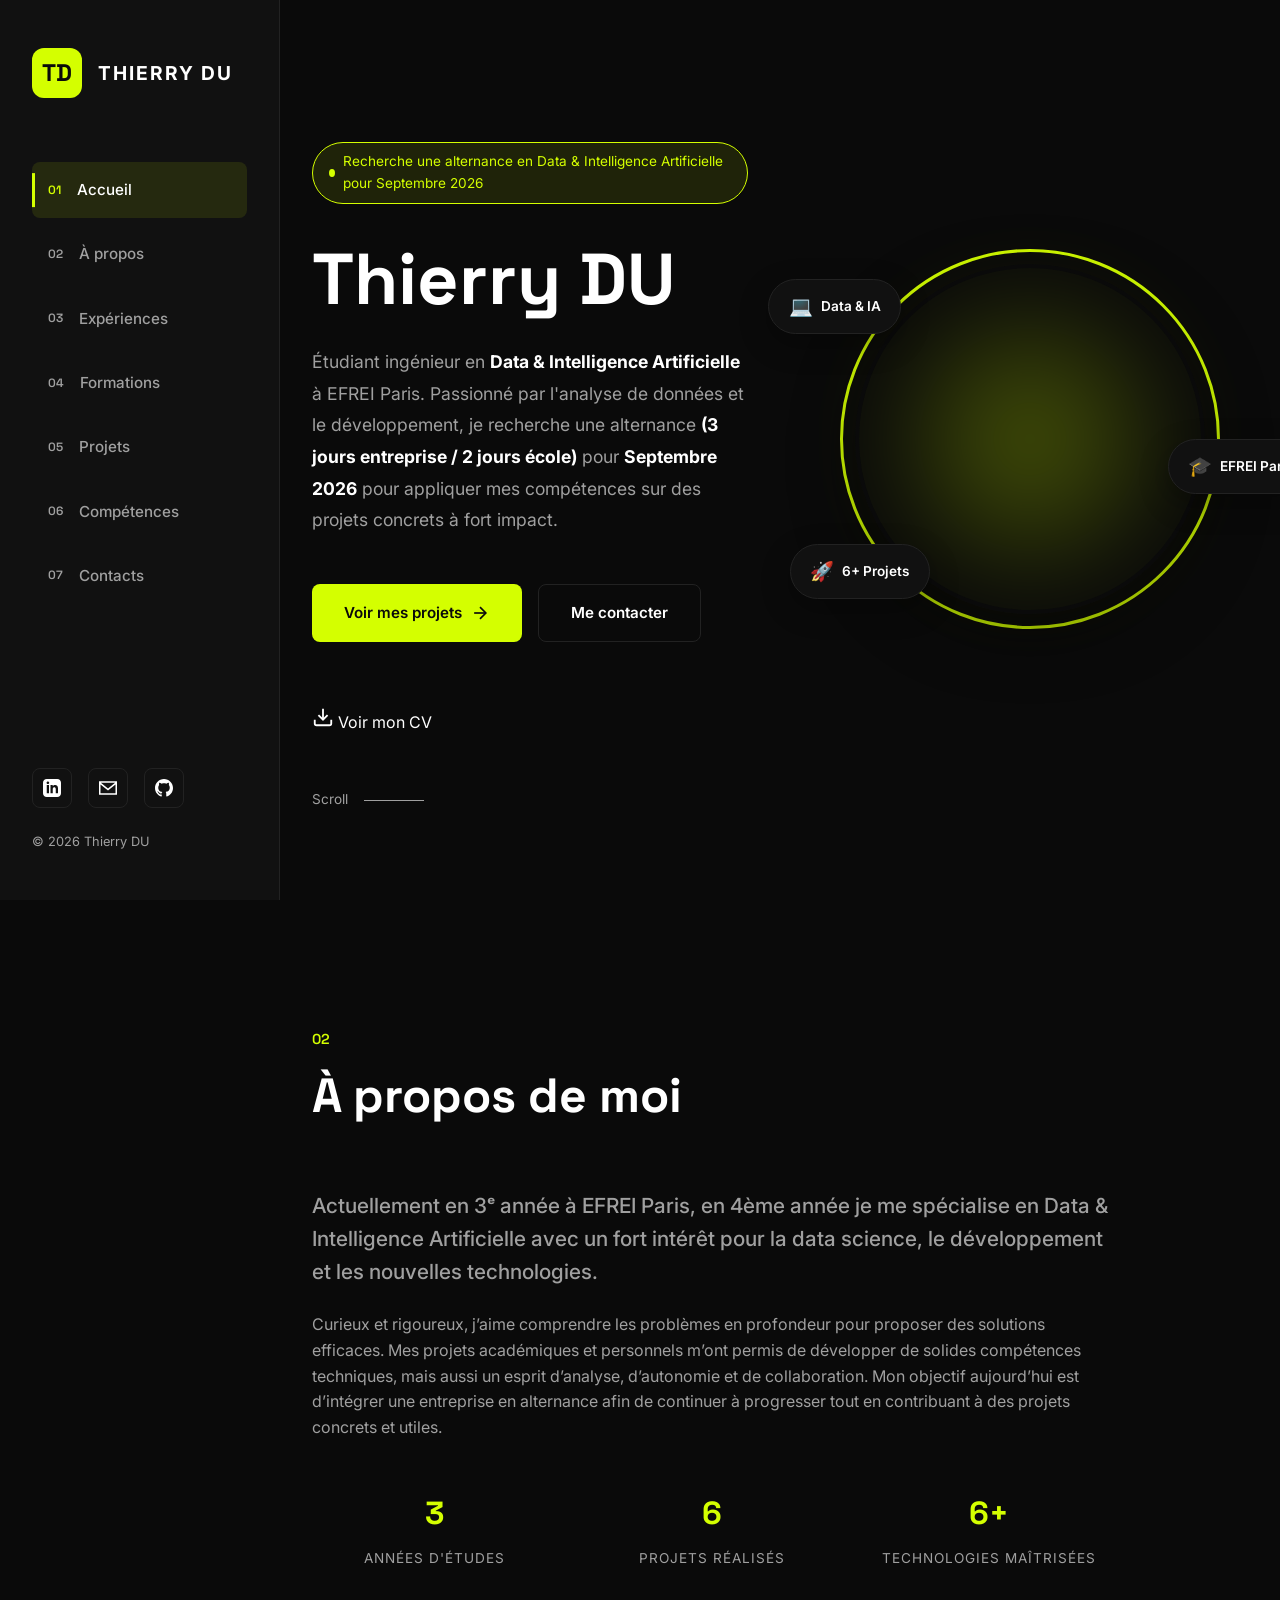
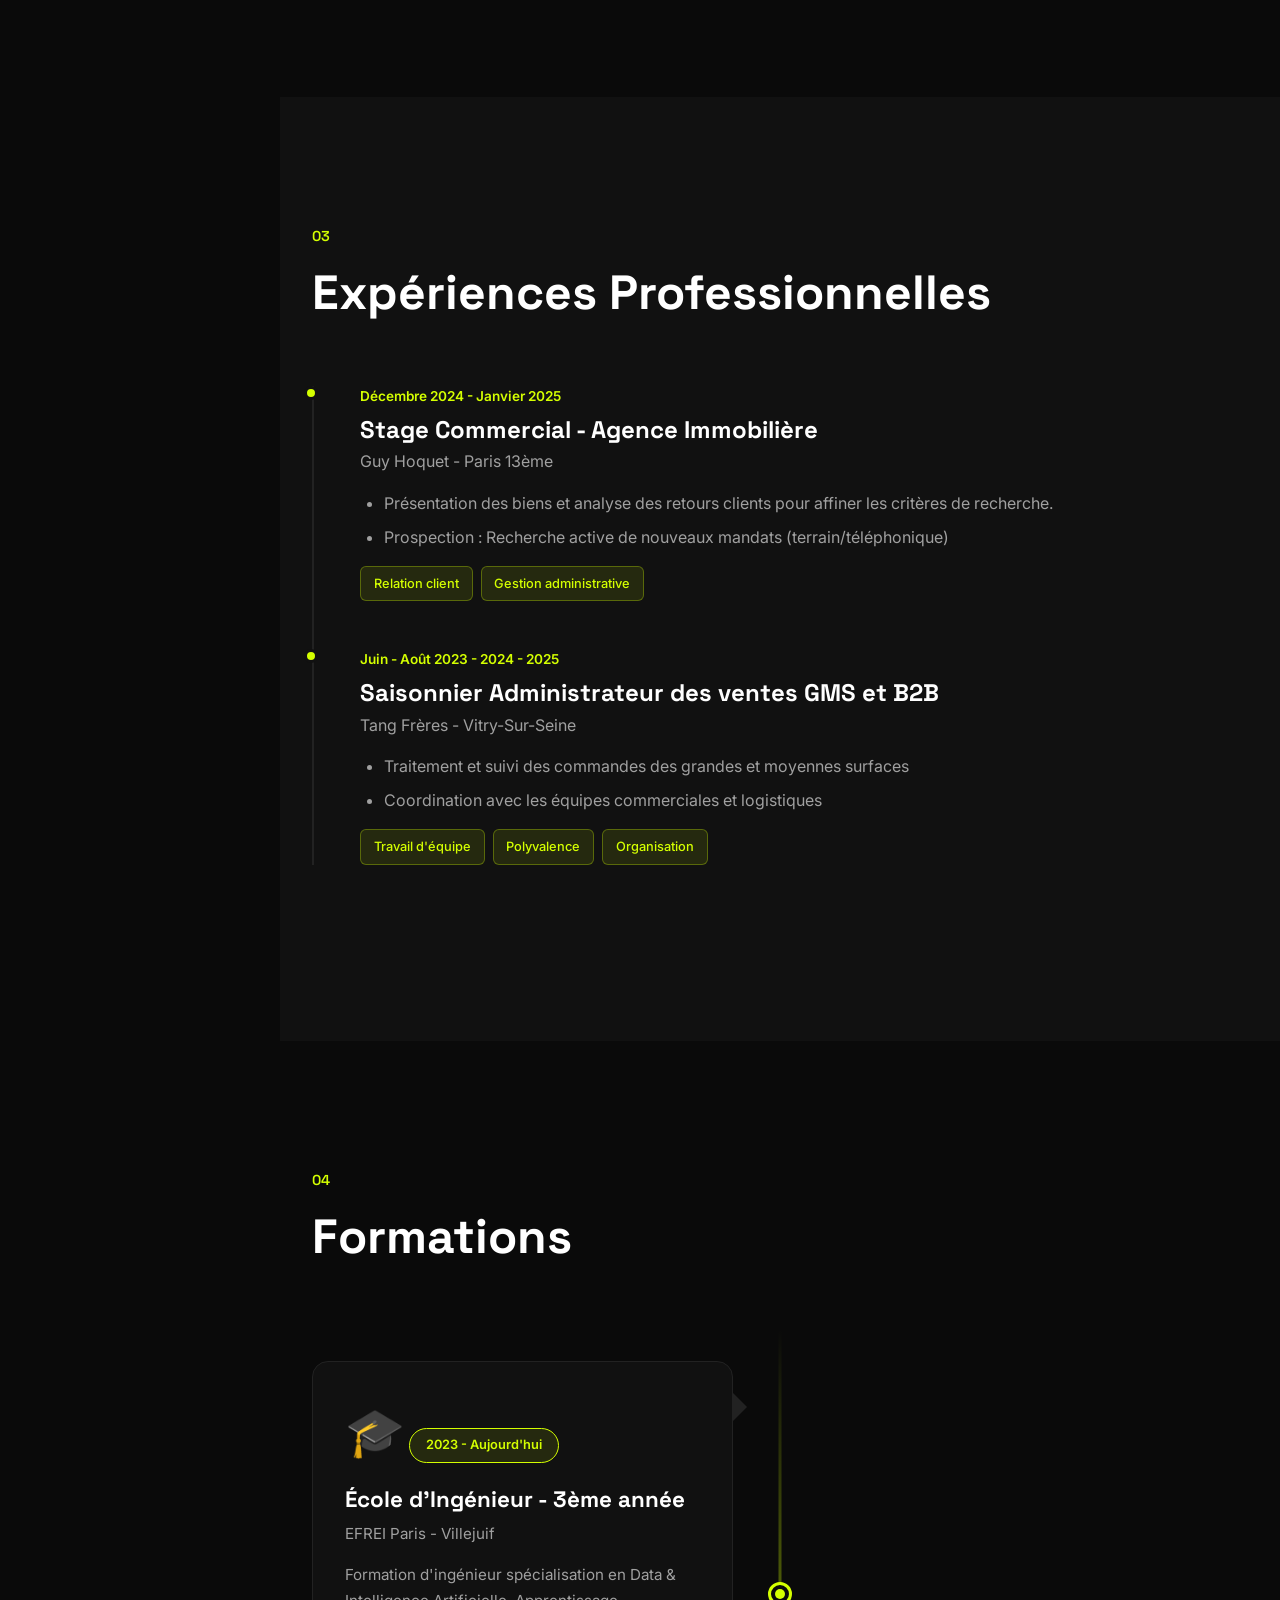
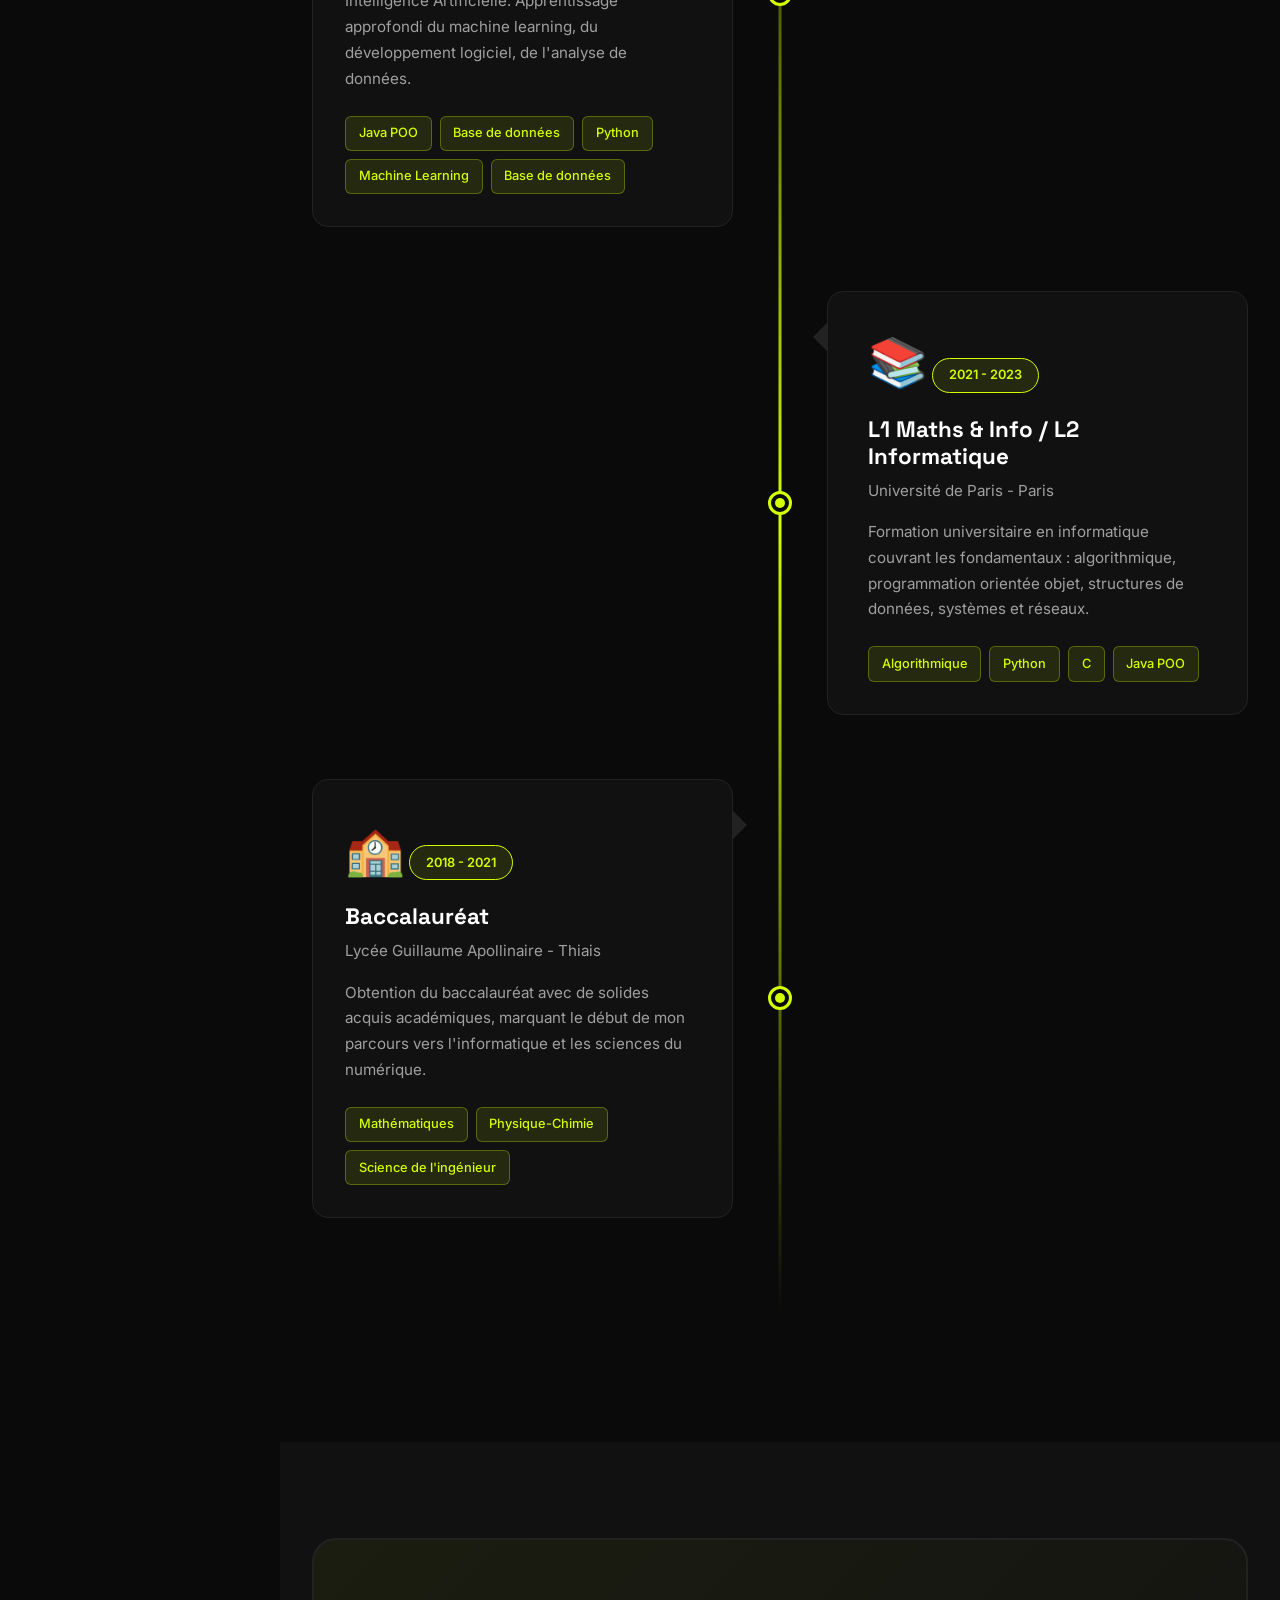
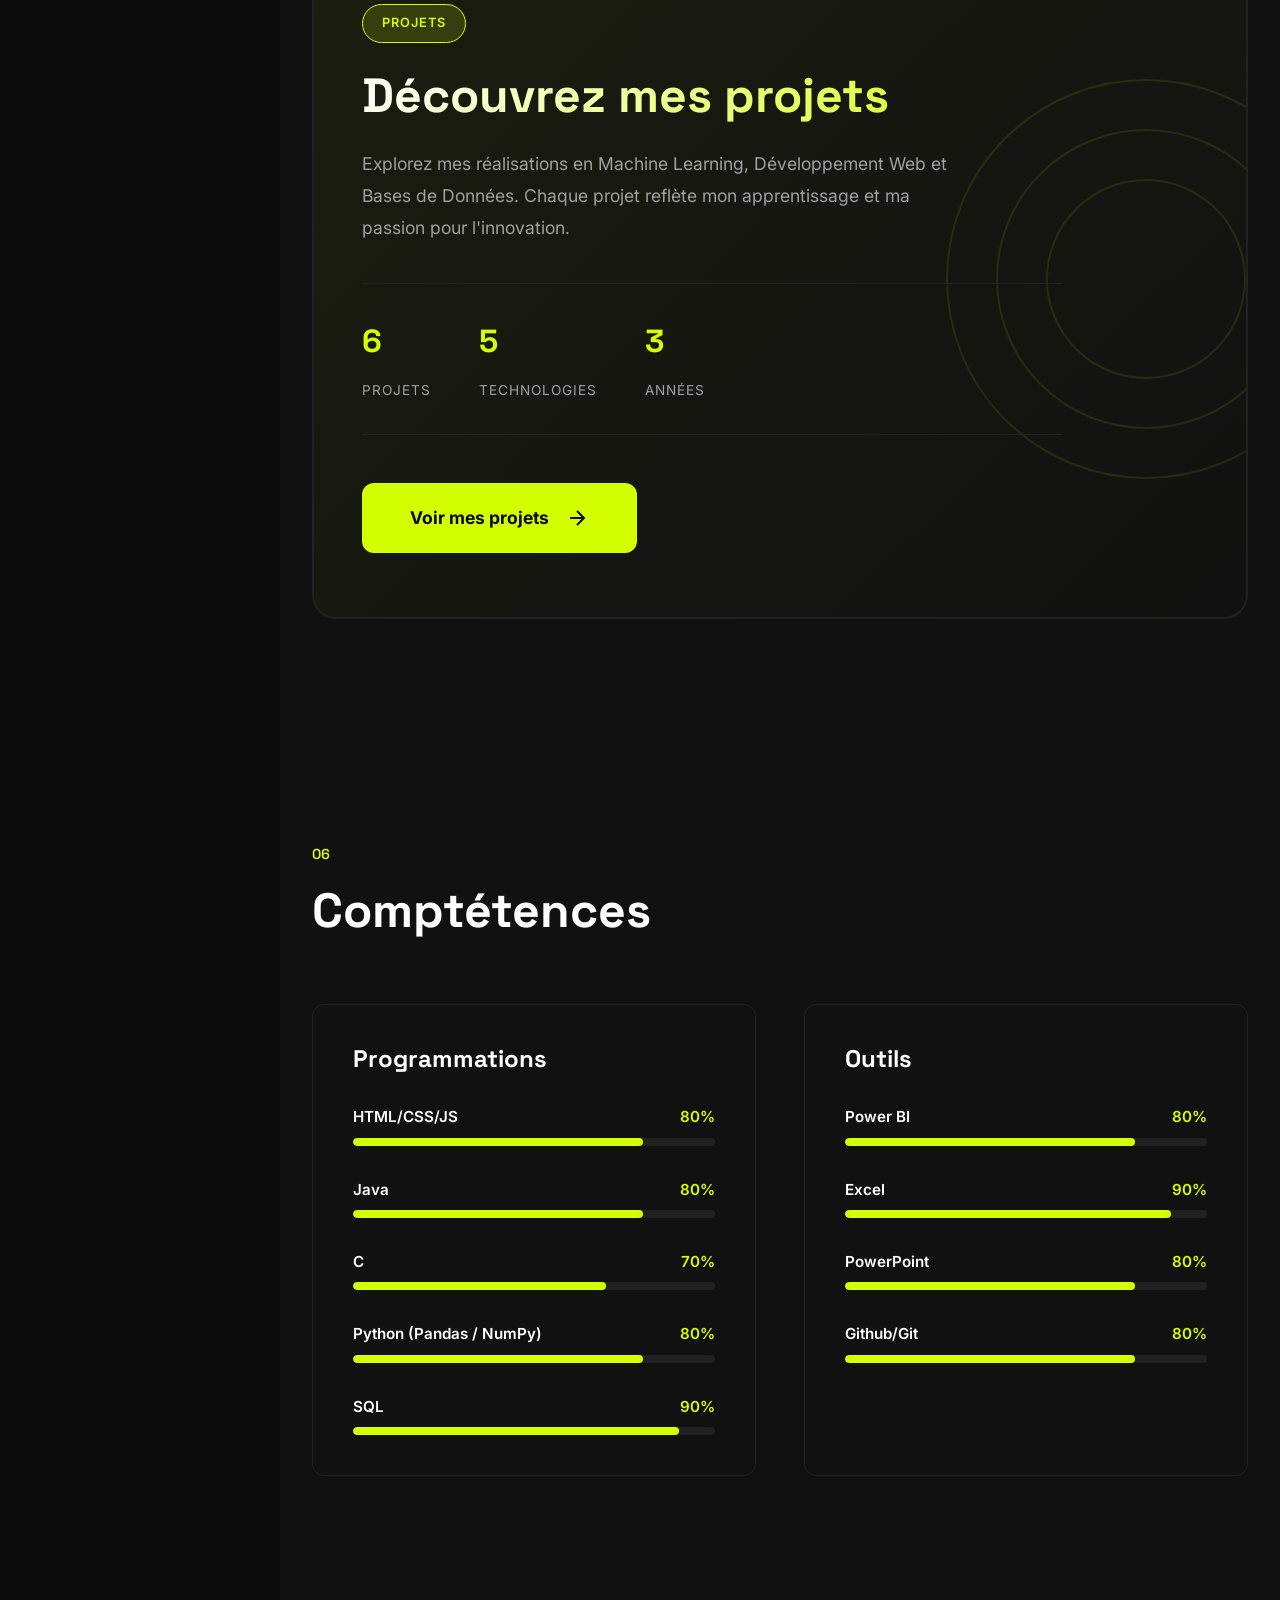
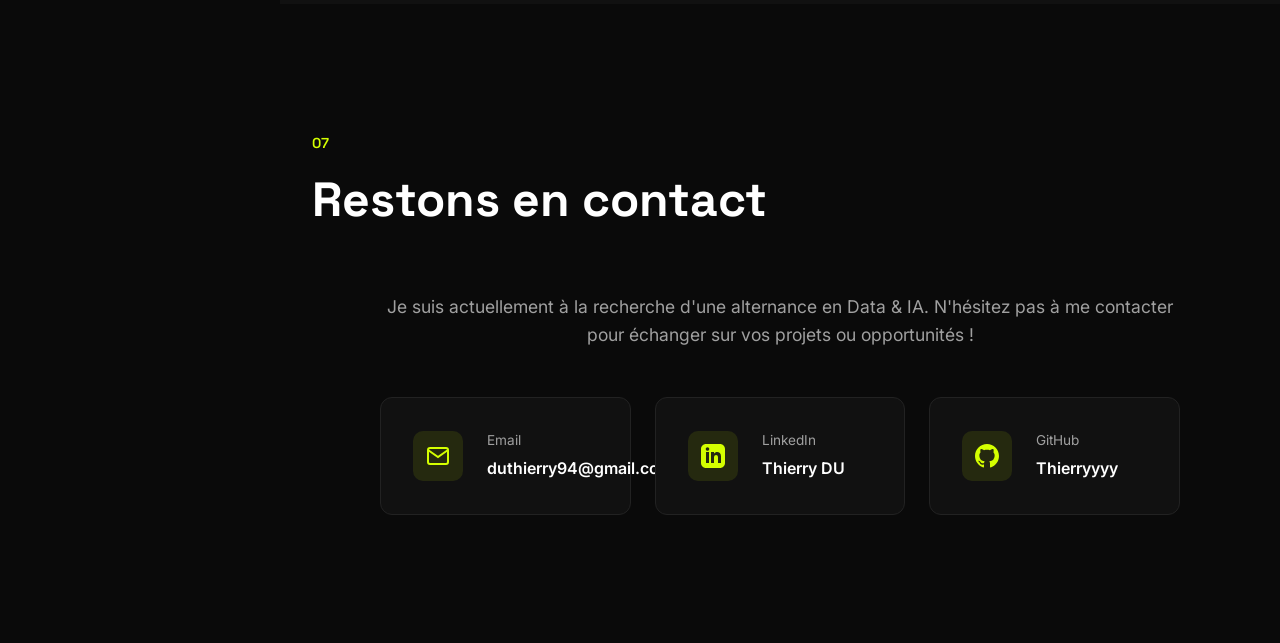
==== commit c0fedb48: "Refactor text labels for consistency and clarity Updated various text labels for consistency and cla" ====
--- a/index.html
+++ b/index.html
@@ -29,11 +29,11 @@
             </a>
             <a href="#experience" class="nav-item">
                 <span class="nav-number">03</span>
-                <span class="nav-label">Expérience</span>
+                <span class="nav-label">Expériences</span>
             </a>
             <a href="#education" class="nav-item">
                 <span class="nav-number">04</span>
-                <span class="nav-label">Formation</span>
+                <span class="nav-label">Formations</span>
             </a>
             <a href="#projects-cta" class="nav-item">
                 <span class="nav-number">05</span>
@@ -45,7 +45,7 @@
             </a>
             <a href="#contact" class="nav-item">
                 <span class="nav-number">07</span>
-                <span class="nav-label">Contact</span>
+                <span class="nav-label">Contacts</span>
             </a>
         </nav>
         
@@ -61,7 +61,7 @@
                         <path d="M0 3v18h24v-18h-24zm21.518 2l-9.518 7.713-9.518-7.713h19.036zm-19.518 14v-11.817l10 8.104 10-8.104v11.817h-20z"/>
                     </svg>
                 </a>
-                <a href="#" class="social-link" aria-label="GitHub">
+                <a href="https://github.com/Thierryyyy" target="_blank" class="social-link" aria-label="GitHub">
                     <svg viewBox="0 0 24 24" fill="currentColor">
                         <path d="M12 0c-6.626 0-12 5.373-12 12 0 5.302 3.438 9.8 8.207 11.387.599.111.793-.261.793-.577v-2.234c-3.338.726-4.033-1.416-4.033-1.416-.546-1.387-1.333-1.756-1.333-1.756-1.089-.745.083-.729.083-.729 1.205.084 1.839 1.237 1.839 1.237 1.07 1.834 2.807 1.304 3.492.997.107-.775.418-1.305.762-1.604-2.665-.305-5.467-1.334-5.467-5.931 0-1.311.469-2.381 1.236-3.221-.124-.303-.535-1.524.117-3.176 0 0 1.008-.322 3.301 1.23.957-.266 1.983-.399 3.003-.404 1.02.005 2.047.138 3.006.404 2.291-1.552 3.297-1.23 3.297-1.23.653 1.653.242 2.874.118 3.176.77.84 1.235 1.911 1.235 3.221 0 4.609-2.807 5.624-5.479 5.921.43.372.823 1.102.823 2.222v3.293c0 .319.192.694.801.576 4.765-1.589 8.199-6.086 8.199-11.386 0-6.627-5.373-12-12-12z"/>
                     </svg>
@@ -89,26 +89,39 @@
             <div class="hero-text">
                 <div class="hero-badge">
                     <span class="status-dot"></span>
-                    Disponible pour une alternance
+                    Recherche une alternance en Data & Intelligence Artificielle pour Septembre 2026
                 </div>
                 <h1 class="hero-title">
                     Thierry DU
                 </h1>
                 <p class="hero-subtitle">
                     Étudiant ingénieur en <strong>Data & Intelligence Artificielle</strong> à EFREI Paris.
-                    Passionné par l'analyse de données et le développement, je recherche une alternance 
-                    pour appliquer mes compétences sur des projets concrets à fort impact.
+                    Passionné par l'analyse de données et le développement, je recherche une alternance  <strong>  (3 jours entreprise / 2 jours école)</strong>
+                    pour <strong>Septembre 2026</strong> pour appliquer mes compétences sur des projets concrets à fort impact.
                 </p>
                 <div class="hero-cta">
-                    <a href="projet.html" class="btn btn-primary">
-                        Voir mes projets
-                        <svg width="20" height="20" viewBox="0 0 24 24" fill="none" stroke="currentColor" stroke-width="2">
-                            <line x1="5" y1="12" x2="19" y2="12"></line>
-                            <polyline points="12 5 19 12 12 19"></polyline>
+                <a href="projet.html" class="btn btn-primary">
+                    Voir mes projets
+                    <svg width="20" height="20" viewBox="0 0 24 24" fill="none" stroke="currentColor" stroke-width="2">
+                        <line x1="5" y1="12" x2="19" y2="12"></line>
+                        <polyline points="12 5 19 12 12 19"></polyline>
+                    </svg>
+                </a>
+                <a href="#contact" class="btn btn-secondary">Me contacter</a>
+                </div>
+
+                <!-- Bouton CV en dessous -->
+                <div class="hero-cv">
+                    <a href="../Portfolio/CV Thierry DU.pdf" target="_blank" download class="btn-cv">
+                        <svg width="22" height="22" viewBox="0 0 24 24" fill="none" stroke="currentColor" stroke-width="2">
+                            <path d="M21 15v4a2 2 0 0 1-2 2H5a2 2 0 0 1-2-2v-4"></path>
+                            <polyline points="7 10 12 15 17 10"></polyline>
+                            <line x1="12" y1="15" x2="12" y2="3"></line>
                         </svg>
+                        <span>Voir mon CV</span>
                     </a>
-                    <a href="#contact" class="btn btn-secondary">Me contacter</a>
-                </div>
+                </div>
+
             </div>
             
             <!-- Photo de profil (droite) -->
@@ -151,14 +164,12 @@
                 <div class="about-content">
                     <div class="about-text">
                         <p class="lead">
-                            Étudiant en 3ème année à EFREI Paris, spécialisé en Data & Intelligence Artificielle, 
-                            je suis passionné par l'analyse de données, le développement et les nouvelles technologies.
+                            Actuellement en 3ᵉ année à EFREI Paris, en 4ème année je me spécialise en Data & Intelligence Artificielle avec un fort intérêt pour la data science, le développement et les nouvelles technologies.
                         </p>
                         <p>
-                            Curieux et motivé, je cherche une alternance afin de mettre en pratique mes compétences, 
-                            apprendre auprès de professionnels et contribuer à des projets concrets à fort impact. 
-                            Mon parcours m'a permis de développer une expertise technique solide tout en cultivant 
-                            un sens aigu de l'analyse et de la résolution de problèmes.
+                            Curieux et rigoureux, j’aime comprendre les problèmes en profondeur pour proposer des solutions efficaces. 
+                            Mes projets académiques et personnels m’ont permis de développer de solides compétences techniques, mais aussi un esprit d’analyse, d’autonomie et de collaboration.
+                            Mon objectif aujourd’hui est d’intégrer une entreprise en alternance afin de continuer à progresser tout en contribuant à des projets concrets et utiles.
                         </p>
                         <div class="stats-grid">
                             <div class="stat-card">
@@ -166,11 +177,11 @@
                                 <div class="stat-label">Années d'études</div>
                             </div>
                             <div class="stat-card">
+                                <div class="stat-number">6</div>
+                                <div class="stat-label">Projets réalisés</div>
+                            </div>
+                            <div class="stat-card">
                                 <div class="stat-number">6+</div>
-                                <div class="stat-label">Projets réalisés</div>
-                            </div>
-                            <div class="stat-card">
-                                <div class="stat-number">10+</div>
                                 <div class="stat-label">Technologies maîtrisées</div>
                             </div>
                         </div>
@@ -184,18 +195,18 @@
             <div class="container">
                 <div class="section-header">
                     <span class="section-number">03</span>
-                    <h2 class="section-title">Expérience Professionnelle</h2>
+                    <h2 class="section-title">Expériences Professionnelles</h2>
                 </div>
                 <div class="timeline">
                     <div class="timeline-item">
                         <div class="timeline-marker"></div>
                         <div class="timeline-content">
                             <div class="timeline-date">Décembre 2024 - Janvier 2025</div>
-                            <h3 class="timeline-title">Stage Agence Immobilière</h3>
+                            <h3 class="timeline-title">Stage Commercial - Agence Immobilière</h3>
                             <div class="timeline-company">Guy Hoquet - Paris 13ème</div>
                             <ul class="timeline-desc">
-                                <li>Implémentation d'algorithmes de clustering (K-Means, DBSCAN) pour grouper les comportements</li>
-                                <li>Analyse des corrélations (absentéisme, consommation d'alcool) pour l'aide à la décision pédagogique</li>
+                                <li>Présentation des biens et analyse des retours clients pour affiner les critères de recherche.</li>
+                                <li>Prospection : Recherche active de nouveaux mandats (terrain/téléphonique)</li>
                             </ul>
                             <div class="tags">
                                 <span class="tag">Relation client</span>
@@ -230,7 +241,7 @@
     <div class="container">
         <div class="section-header">
             <span class="section-number">04</span>
-            <h2 class="section-title">Formation</h2>
+            <h2 class="section-title">Formations</h2>
         </div>
         
         <div class="timeline-education">
@@ -244,19 +255,21 @@
                 </div>
                 <div class="timeline-card">
                     <div class="card-icon">🎓</div>
-                    <div class="card-year">2024 - Aujourd'hui</div>
+                    <div class="card-year">2023 - Aujourd'hui</div>
                     <h3 class="card-title">École d'Ingénieur - 3ème année</h3>
                     <div class="card-school">EFREI Paris - Villejuif</div>
                     <p class="card-desc">
-                        Formation d'ingénieur spécialisée en Data & Intelligence Artificielle. 
+                        Formation d'ingénieur spécialisation en Data & Intelligence Artificielle. 
                         Apprentissage approfondi du machine learning, du développement logiciel, 
-                        de l'analyse de données et des technologies émergentes.
+                        de l'analyse de données.
                     </p>
                     <div class="tags">
                         <span class="tag">Java POO</span>
                         <span class="tag">Base de données</span>
                         <span class="tag">Python</span>
                         <span class="tag">Machine Learning</span>
+                        <span class="tag">Base de données</span>
+
                     </div>
                 </div>
             </div>
@@ -315,15 +328,15 @@
     <div class="container">
         <div class="cta-box">
             <div class="cta-content">
-                <span class="cta-tag">Portfolio</span>
+                <span class="cta-tag">Projets</span>
                 <h2 class="cta-title">Découvrez mes projets</h2>
                 <p class="cta-description">
-                    Explorez mes réalisations en Data Science, Machine Learning, développement web 
-                    et bases de données. Chaque projet reflète mon apprentissage et ma passion pour l'innovation.
+                    Explorez mes réalisations en  Machine Learning, Développement Web 
+                    et Bases de Données. Chaque projet reflète mon apprentissage et ma passion pour l'innovation.
                 </p>
                 <div class="cta-stats">
                     <div class="stat-item">
-                        <span class="stat-number">6+</span>
+                        <span class="stat-number">6</span>
                         <span class="stat-label">Projets</span>
                     </div>
                     <div class="stat-item">
@@ -331,7 +344,7 @@
                         <span class="stat-label">Technologies</span>
                     </div>
                     <div class="stat-item">
-                        <span class="stat-number">2</span>
+                        <span class="stat-number">3</span>
                         <span class="stat-label">Années</span>
                     </div>
                 </div>
@@ -358,19 +371,19 @@
             <div class="container">
                 <div class="section-header">
                     <span class="section-number">06</span>
-                    <h2 class="section-title">Compétences Techniques</h2>
+                    <h2 class="section-title">Comptétences</h2>
                 </div>
                 <div class="skills-grid">
                     <div class="skill-category">
-                        <h3 class="skill-category-title">Frontend & Outils</h3>
+                        <h3 class="skill-category-title">Programmations</h3>
                         <div class="skill-list">
                             <div class="skill-item">
                                 <div class="skill-info">
-                                    <span class="skill-name">HTML/CSS</span>
-                                    <span class="skill-level">90%</span>
-                                </div>
-                                <div class="skill-bar">
-                                    <div class="skill-progress" data-width="90"></div>
+                                    <span class="skill-name">HTML/CSS/JS</span>
+                                    <span class="skill-level">80%</span>
+                                </div>
+                                <div class="skill-bar">
+                                    <div class="skill-progress" data-width="80"></div>
                                 </div>
                             </div>
                             <div class="skill-item">
@@ -393,6 +406,48 @@
                             </div>
                             <div class="skill-item">
                                 <div class="skill-info">
+                                    <span class="skill-name">Python (Pandas / NumPy) </span>
+                                    <span class="skill-level">80%</span>
+                                </div>
+                                <div class="skill-bar">
+                                    <div class="skill-progress" data-width="80"></div>
+                                </div>
+                            </div>
+                            <div class="skill-item">
+                                <div class="skill-info">
+                                    <span class="skill-name">SQL </span>
+                                    <span class="skill-level">90%</span>
+                                </div>
+                                <div class="skill-bar">
+                                    <div class="skill-progress" data-width="90"></div>
+                                </div>
+                            </div>
+                        </div>
+                    </div>
+                    
+                    <div class="skill-category">
+                        <h3 class="skill-category-title">Outils</h3>
+                        <div class="skill-list">
+                            <div class="skill-item">
+                                <div class="skill-info">
+                                    <span class="skill-name">Power BI</span>
+                                    <span class="skill-level">80%</span>
+                                </div>
+                                <div class="skill-bar">
+                                    <div class="skill-progress" data-width="80"></div>
+                                </div>
+                            </div>
+                            <div class="skill-item">
+                                <div class="skill-info">
+                                    <span class="skill-name">Excel</span>
+                                    <span class="skill-level">90%</span>
+                                </div>
+                                <div class="skill-bar">
+                                    <div class="skill-progress" data-width="90"></div>
+                                </div>
+                            </div>
+                            <div class="skill-item">
+                                <div class="skill-info">
                                     <span class="skill-name">PowerPoint</span>
                                     <span class="skill-level">80%</span>
                                 </div>
@@ -400,46 +455,13 @@
                                     <div class="skill-progress" data-width="80"></div>
                                 </div>
                             </div>
-                        </div>
-                    </div>
-                    
-                    <div class="skill-category">
-                        <h3 class="skill-category-title">Backend & Data</h3>
-                        <div class="skill-list">
-                            <div class="skill-item">
-                                <div class="skill-info">
-                                    <span class="skill-name">Python</span>
+                            <div class="skill-item">
+                                <div class="skill-info">
+                                    <span class="skill-name">Github/Git</span>
                                     <span class="skill-level">80%</span>
                                 </div>
                                 <div class="skill-bar">
                                     <div class="skill-progress" data-width="80"></div>
-                                </div>
-                            </div>
-                            <div class="skill-item">
-                                <div class="skill-info">
-                                    <span class="skill-name">Excel</span>
-                                    <span class="skill-level">75%</span>
-                                </div>
-                                <div class="skill-bar">
-                                    <div class="skill-progress" data-width="75"></div>
-                                </div>
-                            </div>
-                            <div class="skill-item">
-                                <div class="skill-info">
-                                    <span class="skill-name">Power BI</span>
-                                    <span class="skill-level">80%</span>
-                                </div>
-                                <div class="skill-bar">
-                                    <div class="skill-progress" data-width="80"></div>
-                                </div>
-                            </div>
-                            <div class="skill-item">
-                                <div class="skill-info">
-                                    <span class="skill-name">SQL</span>
-                                    <span class="skill-level">82%</span>
-                                </div>
-                                <div class="skill-bar">
-                                    <div class="skill-progress" data-width="82"></div>
                                 </div>
                             </div>
                         </div>
@@ -484,7 +506,7 @@
                                 <div class="contact-value">Thierry DU</div>
                             </div>
                         </a>
-                        <a href="#" class="contact-card">
+                        <a href="https://github.com/Thierryyyy" target="_blank" class="contact-card">
                             <div class="contact-icon">
                                 <svg viewBox="0 0 24 24" fill="currentColor">
                                     <path d="M12 0c-6.626 0-12 5.373-12 12 0 5.302 3.438 9.8 8.207 11.387.599.111.793-.261.793-.577v-2.234c-3.338.726-4.033-1.416-4.033-1.416-.546-1.387-1.333-1.756-1.333-1.756-1.089-.745.083-.729.083-.729 1.205.084 1.839 1.237 1.839 1.237 1.07 1.834 2.807 1.304 3.492.997.107-.775.418-1.305.762-1.604-2.665-.305-5.467-1.334-5.467-5.931 0-1.311.469-2.381 1.236-3.221-.124-.303-.535-1.524.117-3.176 0 0 1.008-.322 3.301 1.23.957-.266 1.983-.399 3.003-.404 1.02.005 2.047.138 3.006.404 2.291-1.552 3.297-1.23 3.297-1.23.653 1.653.242 2.874.118 3.176.77.84 1.235 1.911 1.235 3.221 0 4.609-2.807 5.624-5.479 5.921.43.372.823 1.102.823 2.222v3.293c0 .319.192.694.801.576 4.765-1.589 8.199-6.086 8.199-11.386 0-6.627-5.373-12-12-12z"/>
